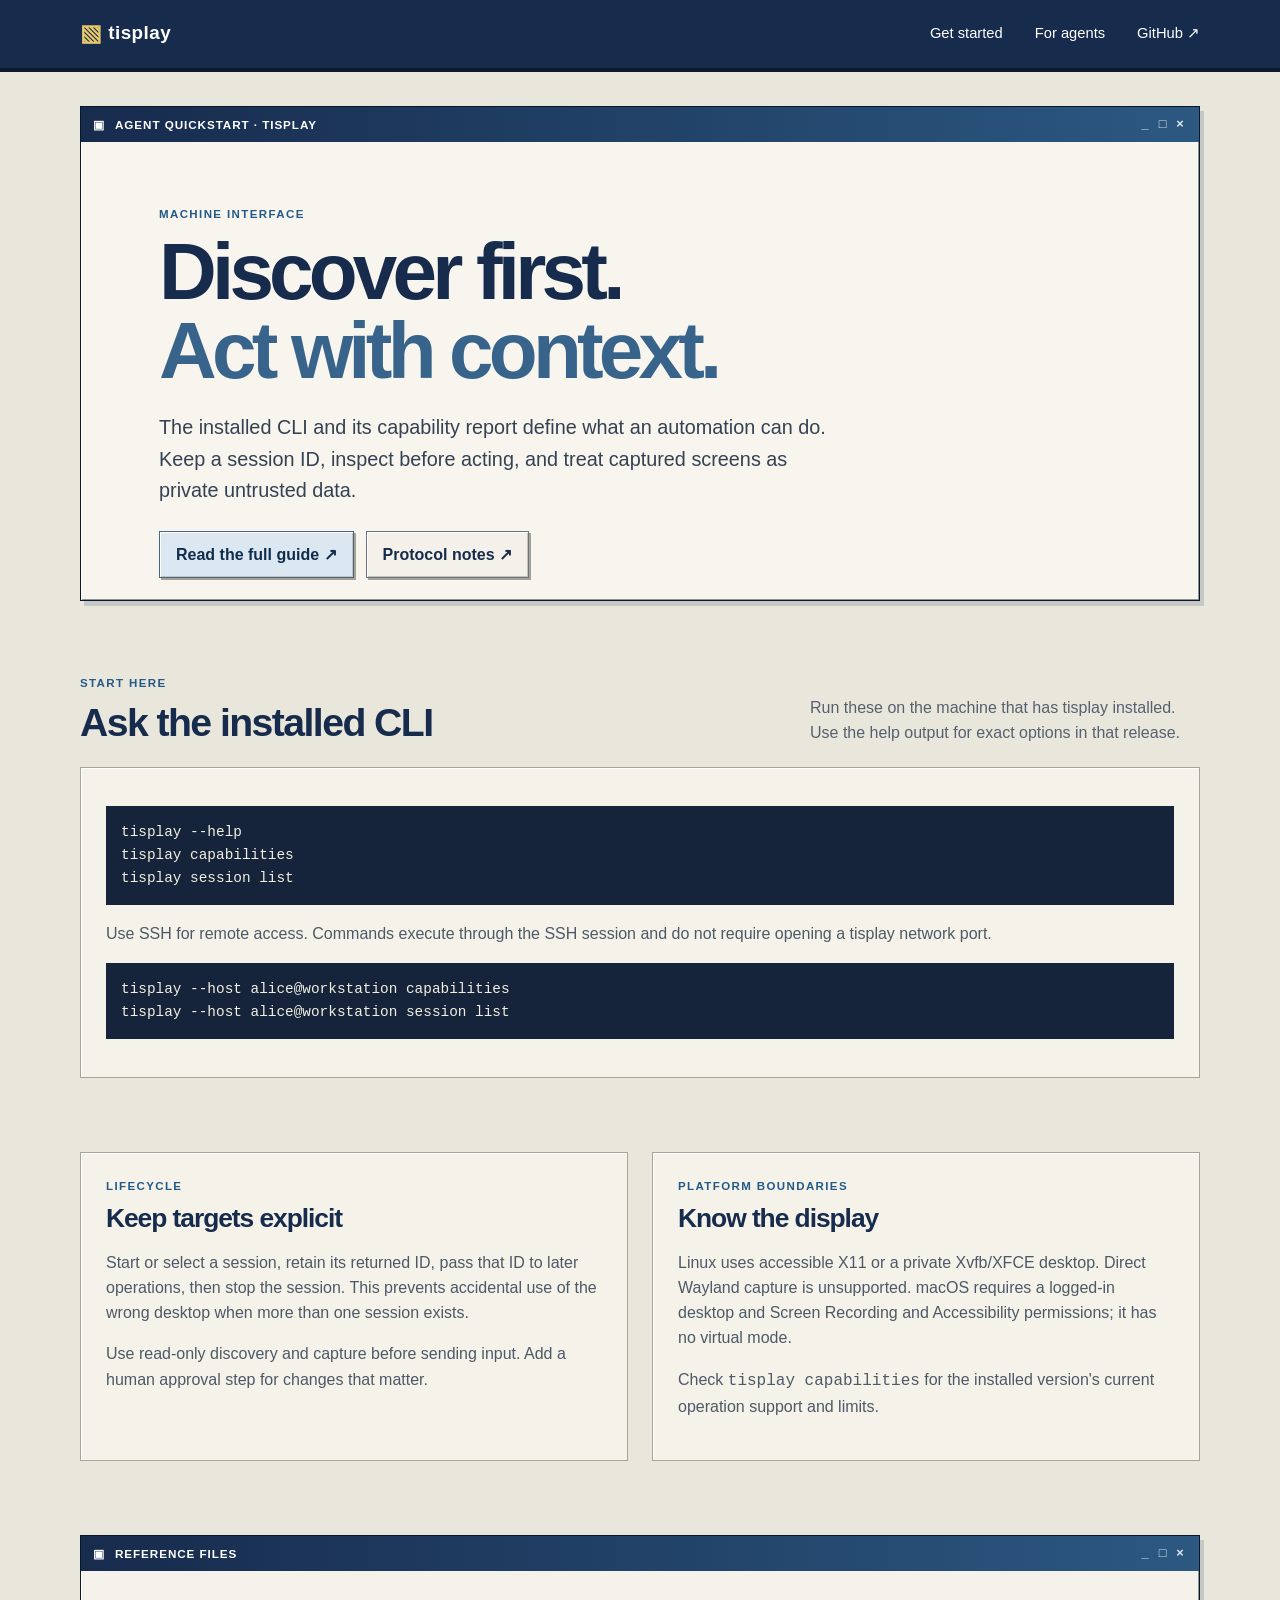
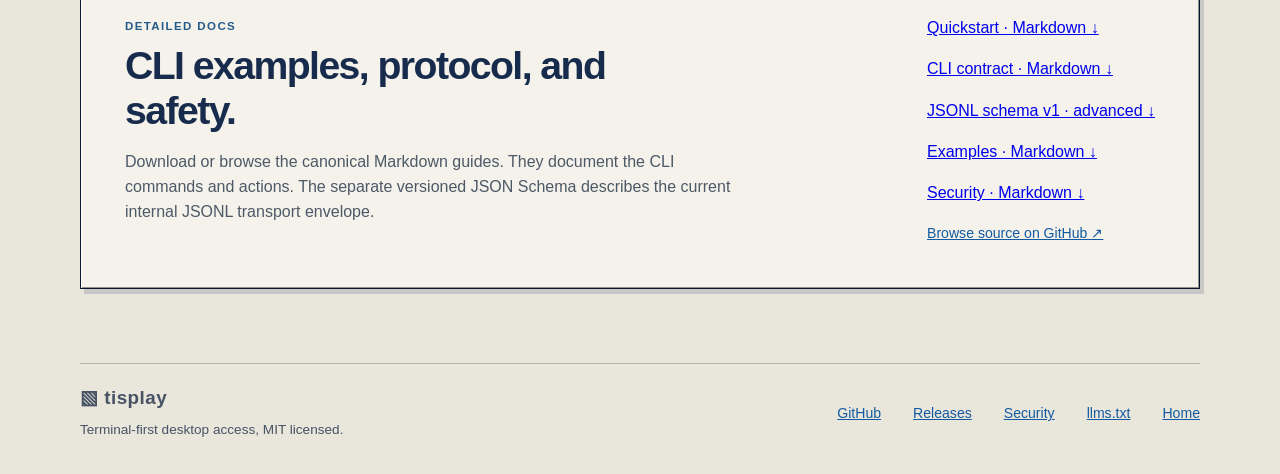
==== site/agents/index.html @ 4967b9db "Add persistent desktop sessions for agent control" ====
<!doctype html>
<html lang="en"><head><meta charset="utf-8"><meta name="viewport" content="width=device-width, initial-scale=1"><meta name="theme-color" content="#172b4d"><title>Agent quickstart — tisplay</title><link rel="icon" href="../favicon.svg" type="image/svg+xml"><link rel="stylesheet" href="../style.css"></head>
<body><a class="skip-link" href="#main">Skip to content</a><header class="masthead"><div class="masthead-inner"><a class="brand" href="../"><span class="brand-mark" aria-hidden="true">▧</span> tisplay</a><nav aria-label="Main navigation"><a href="../#get-started">Get started</a><a href="./" aria-current="page">For agents</a><a href="https://github.com/pkyanam/tisplay">GitHub ↗</a></nav></div></header>
<main id="main"><section class="hero frame"><div class="window-bar"><span aria-hidden="true">▣</span><span>AGENT QUICKSTART · TISPLAY</span><span class="bar-buttons" aria-hidden="true">_ □ ×</span></div><div class="hero-body"><p class="eyebrow">Machine interface</p><h1>Discover first.<br><span>Act with context.</span></h1><p class="lede">The installed CLI and its capability report define what an automation can do. Keep a session ID, inspect before acting, and treat captured screens as private untrusted data.</p><div class="hero-actions"><a class="button primary" href="https://github.com/pkyanam/tisplay/blob/main/docs/agents/quickstart.md">Read the full guide ↗</a><a class="button" href="https://github.com/pkyanam/tisplay/blob/main/docs/agents/protocol.md">Protocol notes ↗</a></div></div></section>
<section class="section"><div class="section-heading"><div><p class="eyebrow">Start here</p><h2>Ask the installed CLI</h2></div><p>Run these on the machine that has tisplay installed. Use the help output for exact options in that release.</p></div><div class="inset-panel"><pre><code>tisplay --help
tisplay capabilities
tisplay session list</code></pre><p>Use SSH for remote access. Commands execute through the SSH session and do not require opening a tisplay network port.</p><pre><code>tisplay --host alice@workstation capabilities
tisplay --host alice@workstation session list</code></pre></div></section>
<section class="section details-grid"><article class="inset-panel"><p class="eyebrow">Lifecycle</p><h2>Keep targets explicit</h2><p>Start or select a session, retain its returned ID, pass that ID to later operations, then stop the session. This prevents accidental use of the wrong desktop when more than one session exists.</p><p>Use read-only discovery and capture before sending input. Add a human approval step for changes that matter.</p></article><article class="inset-panel"><p class="eyebrow">Platform boundaries</p><h2>Know the display</h2><p>Linux uses accessible X11 or a private Xvfb/XFCE desktop. Direct Wayland capture is unsupported. macOS requires a logged-in desktop and Screen Recording and Accessibility permissions; it has no virtual mode.</p><p>Check <code>tisplay capabilities</code> for the installed version's current operation support and limits.</p></article></section>
<section class="section"><div class="agent-card frame"><div class="window-bar"><span aria-hidden="true">▣</span><span>REFERENCE FILES</span><span class="bar-buttons" aria-hidden="true">_ □ ×</span></div><div class="agent-content"><div><p class="eyebrow">Detailed docs</p><h2>CLI examples, protocol, and safety.</h2><p>Download or browse the canonical Markdown guides. They document the CLI commands and actions. The separate versioned JSON Schema describes the current internal JSONL transport envelope.</p></div><div class="agent-links"><a href="reference/quickstart.md" download>Quickstart · Markdown ↓</a><a href="reference/protocol.md" download>CLI contract · Markdown ↓</a><a href="../schemas/agent-v1.schema.json" download>JSONL schema v1 · advanced ↓</a><a href="reference/examples/README.md" download>Examples · Markdown ↓</a><a href="reference/security.md" download>Security · Markdown ↓</a><a href="https://github.com/pkyanam/tisplay/tree/main/docs/agents">Browse source on GitHub ↗</a></div></div></div></section>
</main><footer><div><a class="brand" href="../"><span aria-hidden="true">▧</span> tisplay</a><p>Terminal-first desktop access, MIT licensed.</p></div><nav aria-label="Footer"><a href="https://github.com/pkyanam/tisplay">GitHub</a><a href="https://github.com/pkyanam/tisplay/releases">Releases</a><a href="https://github.com/pkyanam/tisplay/blob/main/SECURITY.md">Security</a><a href="../llms.txt">llms.txt</a><a href="../">Home</a></nav></footer></body></html>
---- site/style.css ----
:root{color-scheme:light;--navy:#172b4d;--blue:#245a88;--link:#135aa0;--paper:#e9e6dc;--panel:#f7f5ed;--ink:#202a36;--muted:#566170;--line:#a4a69f;--gold:#e8c96a;--green:#296341;--shadow:#a5a397}*{box-sizing:border-box}html{scroll-behavior:smooth}body{margin:0;background:var(--paper);color:var(--ink);font:16px/1.58 "Trebuchet MS",Verdana,Arial,sans-serif}.skip-link{position:absolute;left:-9999px;top:0;padding:.6rem;background:white;color:var(--navy);z-index:4}.skip-link:focus{left:1rem;top:1rem}.masthead{background:var(--navy);color:#fff;border-bottom:4px solid #0c1a30}.masthead-inner,main,footer{width:min(1120px,calc(100% - 36px));margin-inline:auto}.masthead-inner{min-height:68px;display:flex;align-items:center;justify-content:space-between;gap:24px}.brand{font:bold 1.18rem/1 "Trebuchet MS",Verdana,sans-serif;color:inherit;text-decoration:none;letter-spacing:.025em}.brand-mark{color:var(--gold);font-size:1.45rem;vertical-align:-2px}.masthead nav,footer nav{display:flex;gap:clamp(14px,3vw,32px)}nav a{color:inherit;font-size:.92rem}.masthead nav a{text-decoration:none}.masthead nav a:hover,.masthead nav a:focus{text-decoration:underline;text-decoration-color:var(--gold);text-underline-offset:5px}.frame{border:1px solid #07172c;box-shadow:inset 1px 1px #fff,inset -1px -1px #8f938f,4px 5px 0 rgba(23,43,77,.16)}.hero{margin:34px 0 0;background:var(--panel)}.window-bar{height:35px;background:linear-gradient(90deg,#172b4d,#2c5881);color:white;display:flex;align-items:center;gap:10px;padding:0 12px;font:bold .73rem/1 Arial,sans-serif;letter-spacing:.08em}.window-glyph{color:#e8c96a;font-size:1rem}.bar-buttons{margin-left:auto;color:#e3e8ed;letter-spacing:.25em;font-size:.8rem}.hero-body{padding:clamp(26px,6vw,64px) clamp(22px,7vw,78px) 22px;max-width:850px}.eyebrow{text-transform:uppercase;letter-spacing:.12em;color:var(--blue);font:bold .72rem/1.4 Arial,sans-serif;margin:0 0 10px}.hero h1{font-size:clamp(2.5rem,7vw,5rem);line-height:.99;letter-spacing:-.06em;color:var(--navy);margin:0 0 22px}.hero h1 span{color:#38648b}.lede{font-size:clamp(1.05rem,2vw,1.24rem);max-width:690px;color:#344253;margin:0 0 24px}.hero-actions{display:flex;gap:12px;flex-wrap:wrap}.button{display:inline-flex;align-items:center;justify-content:center;gap:12px;padding:10px 16px;color:var(--navy);background:#f3f1e9;text-decoration:none;font-weight:bold;border:1px solid #6c7480;box-shadow:inset 1px 1px white,inset -1px -1px #c6c5bc,2px 2px #a3a398}.button:hover{background:#fff}.button:active{transform:translate(1px,1px);box-shadow:inset 1px 1px #aaa}.button.primary{background:#dce8f1;color:#102d4c;border-color:#466682}.status-strip{display:flex;align-items:center;flex-wrap:wrap;gap:10px 23px;border-top:1px solid #cbc9c0;margin-top:27px;padding-top:13px;color:#445162;font-size:.84rem}.status-strip a{color:var(--link)}.status-dot{display:inline-block;width:8px;height:8px;border-radius:50%;background:#438c5d;box-shadow:0 0 0 2px #d0e4d1;margin-right:6px}.screen-shot{margin:0;background:#111a23;border-top:5px solid #c7c4b9;padding:10px 10px 9px}.screen-shot img{display:block;width:100%;height:auto;max-height:640px;object-fit:contain;background:#111}.screen-shot figcaption{padding:8px 5px 0;color:#d5d7da;font-size:.79rem}.screen-shot figcaption span{color:var(--gold);font-weight:bold;letter-spacing:.1em;margin-right:9px}.section{margin:74px 0}.intro-grid{display:grid;grid-template-columns:1fr 1.1fr;gap:8vw;align-items:center}.intro-grid h2,.section h2{margin:0;color:var(--navy);font-size:clamp(1.75rem,3.8vw,2.45rem);line-height:1.13;letter-spacing:-.04em}.intro-grid>p{margin:0;color:#435064;font-size:1.08rem}kbd{font:600 .85em ui-monospace,monospace;background:#f7f5ef;border:1px solid #99998e;border-radius:3px;padding:2px 5px;box-shadow:0 1px #999}.section-heading{display:flex;justify-content:space-between;gap:30px;align-items:end;margin-bottom:22px}.section-heading>p{max-width:390px;color:var(--muted);margin:0}.builder{background:#f5f3ec}.builder-tabs{display:flex;gap:3px;padding:11px 11px 0;background:#d5d3c9;border-bottom:1px solid #83877f;overflow-x:auto}.builder-tabs button{font:inherit;font-weight:bold;white-space:nowrap;color:#38475a;background:#e4e2d9;border:1px solid #a1a39d;border-bottom:0;padding:10px 15px;cursor:pointer}.builder-tabs button[aria-selected="true"]{background:#f5f3ec;color:#132d4b;position:relative;top:1px}.builder-content{padding:clamp(20px,4vw,36px)}.builder-content h3{color:#18395b;margin:0 0 4px;font-size:1.17rem}.builder-content p{margin:0 0 17px;color:#515d6b}.builder-content label{display:block;font-weight:bold;margin:15px 0 5px}.builder-content input{width:min(100%,460px);font:1rem ui-monospace,monospace;padding:10px 12px;background:#fff;border:1px solid #76818a;color:#172b4d}.builder-content input:focus{outline:3px solid #8ab5d5;outline-offset:2px}.builder-content small{display:block;color:#596472;margin-top:5px}.error{display:block;color:#9d2929;min-height:1.3em;font-size:.9rem}.command-row{display:flex;align-items:stretch;gap:12px;margin-top:19px}.command-row pre,.install-note pre,.inset-panel pre{background:#15243a;color:#f2eee1;padding:15px;overflow-x:auto;white-space:pre;max-width:100%;margin:0;font: .9rem/1.6 ui-monospace,SFMono-Regular,Consolas,monospace}.command-row pre{flex:1;min-width:0}.copy-button{align-self:center;min-width:128px;font:inherit;font-weight:bold;color:#132d4b;background:#e4e0d1;border:1px solid #72766f;padding:10px 13px;box-shadow:inset 1px 1px #fff;cursor:pointer}.copy-button:hover:not(:disabled){background:#fff}.copy-button:disabled{opacity:.55;cursor:not-allowed}.copy-status{height:1.5em;font-size:.9rem;color:#286344;margin:4px 0 0}.install-note{display:grid;min-width:0;grid-template-columns:54px 1fr;gap:17px;background:#dedbd1;border:1px solid #aaa99e;padding:clamp(18px,4vw,30px);margin-top:23px;box-shadow:inset 1px 1px #fff}.pixel-icon{font-size:2rem;color:#31577b}.install-note>div{min-width:0}.install-note h3{margin:0;color:#203a59;font-size:1.08rem}.install-note p{margin:6px 0 14px}.install-note .note{font-size:.87rem;color:#515a65;margin:12px 0 0}.install-note a,.inset-panel a{color:var(--link)}.details-grid{display:grid;grid-template-columns:1fr 1fr;gap:24px}.inset-panel{background:#f4f2e9;padding:25px;border:1px solid #a5a59c;box-shadow:inset 1px 1px #fff}.inset-panel h2{font-size:1.65rem;margin-bottom:14px}.inset-panel>p:not(.eyebrow){color:#4e5967}.platform-list{padding:0;list-style:none;margin:18px 0 0}.platform-list li{padding:11px 0;border-top:1px solid #c8c7bd}.platform-list strong{display:block;color:#243e5d}.platform-list span{display:block;color:#515c6a;font-size:.92rem}code{font-family:ui-monospace,SFMono-Regular,Consolas,monospace}.inset-panel pre{margin:13px 0}.agent-card{background:#f4f2ea}.agent-content{padding:clamp(24px,5vw,44px);display:grid;grid-template-columns:1fr auto;gap:30px;align-items:center}.agent-content h2{max-width:550px}.agent-content p:not(.eyebrow){max-width:630px;color:#4d5967}.agent-links{display:flex;flex-direction:column;align-items:flex-start;gap:16px;min-width:195px}.agent-links>a:last-child{font-size:.88rem;color:var(--link)}footer{border-top:1px solid #b4b2a8;padding:22px 0 35px;display:flex;justify-content:space-between;align-items:center;gap:20px;color:#475364}footer p{font-size:.85rem;margin:8px 0 0}footer nav a{color:var(--link);font-size:.88rem}:focus-visible{outline:3px solid #2b73a6;outline-offset:3px}@media(max-width:700px){.masthead-inner{align-items:flex-start;flex-direction:column;padding:14px 0}.masthead nav{width:100%;justify-content:space-between;gap:8px}.masthead nav a{font-size:.85rem}.hero{margin-top:20px}.intro-grid,.details-grid{grid-template-columns:1fr;gap:23px}.section{margin:54px 0}.section-heading{display:block}.section-heading>p{margin-top:14px}.command-row{flex-direction:column}.copy-button{align-self:flex-start}.agent-content{grid-template-columns:1fr}.agent-links{flex-direction:row;flex-wrap:wrap;align-items:center}footer{align-items:flex-start;flex-direction:column}.screen-shot{padding:6px}.hero-body{padding-top:35px}}@media(prefers-reduced-motion:reduce){html{scroll-behavior:auto}*,*::before,*::after{animation-duration:.01ms!important;animation-iteration-count:1!important;transition-duration:.01ms!important}}
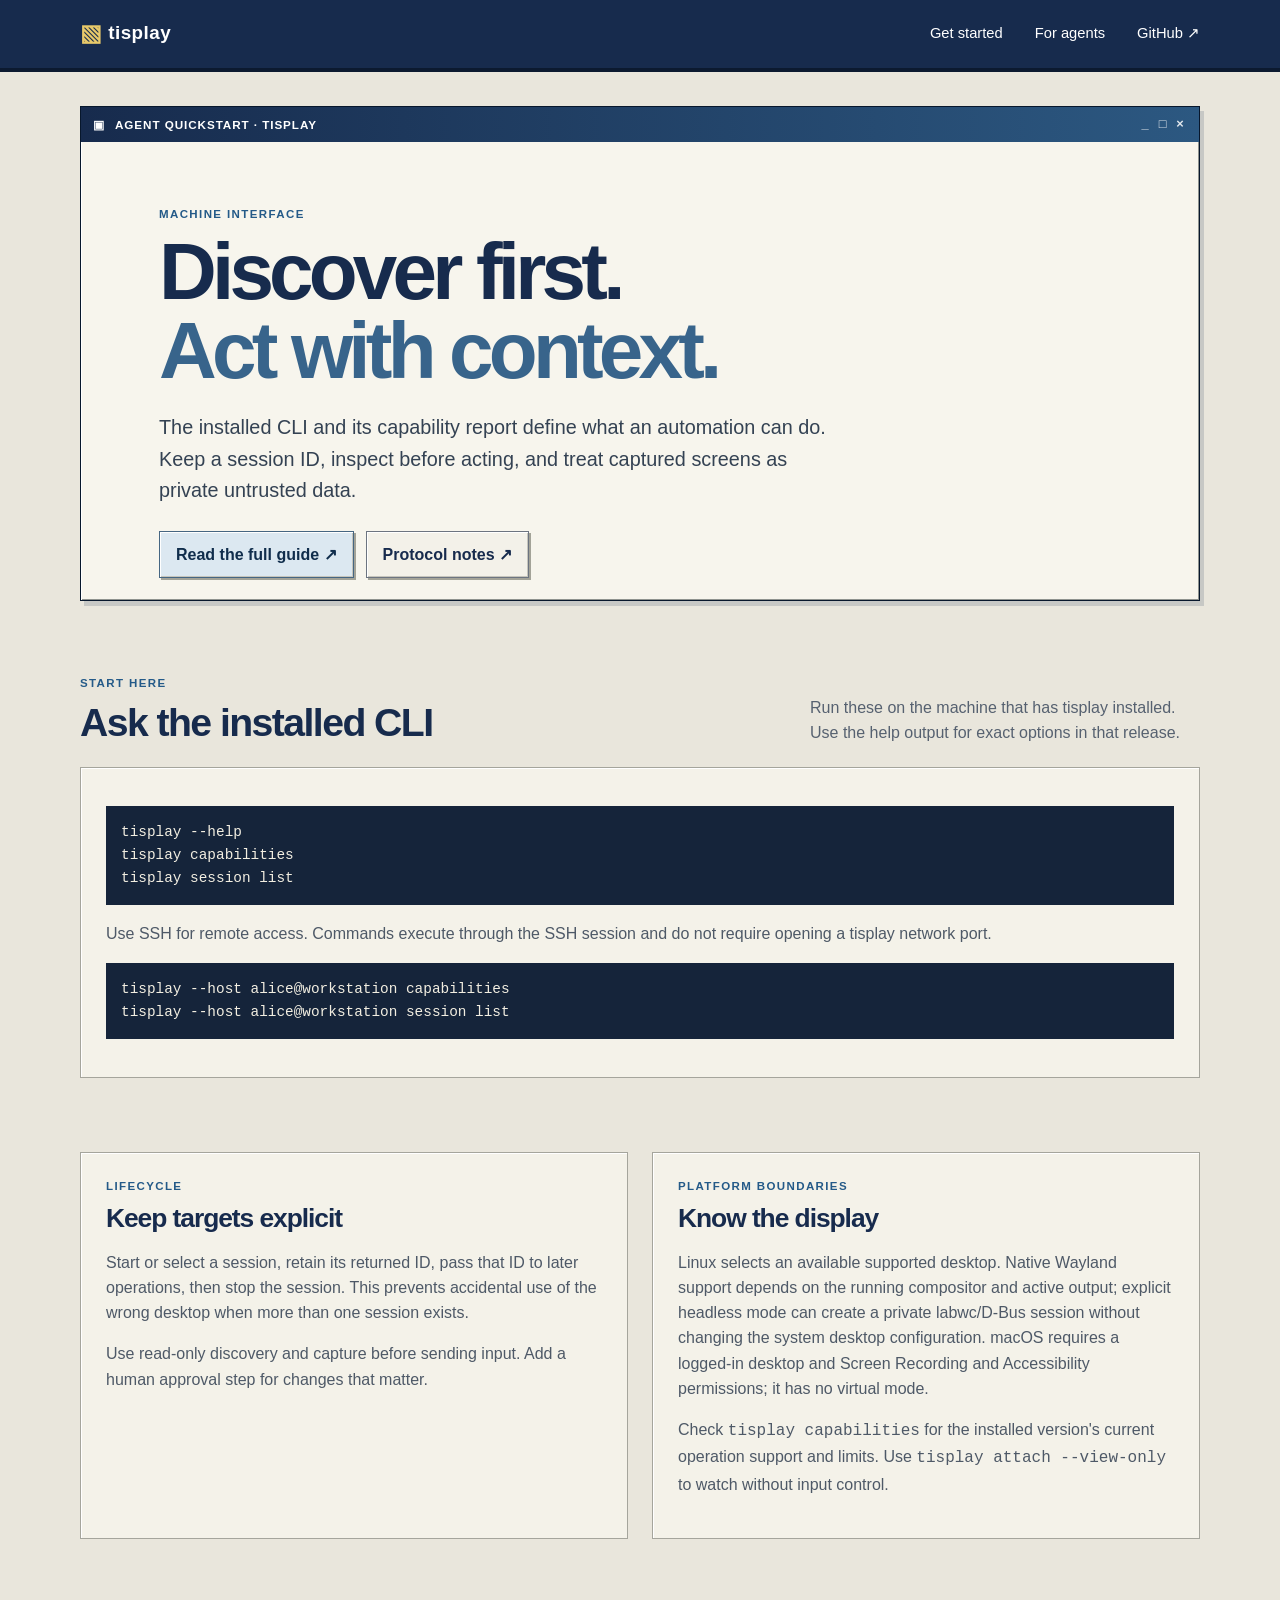
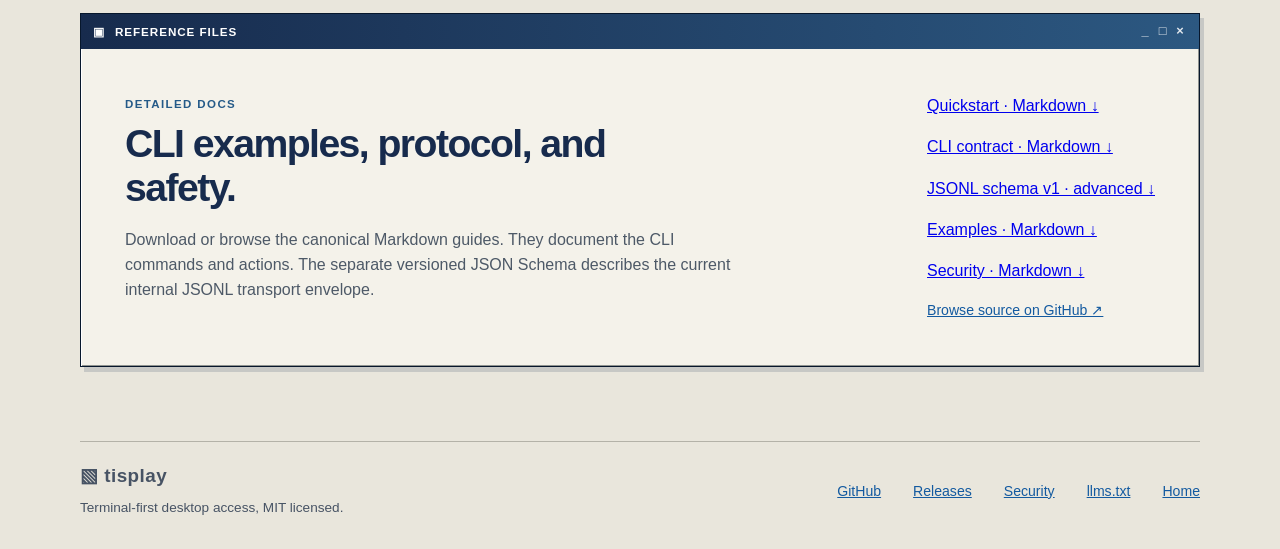
==== commit c819c2cd: "Add native Wayland desktop sessions and headless provider" ====
--- a/site/agents/index.html
+++ b/site/agents/index.html
@@ -6,6 +6,6 @@
 tisplay capabilities
 tisplay session list</code></pre><p>Use SSH for remote access. Commands execute through the SSH session and do not require opening a tisplay network port.</p><pre><code>tisplay --host alice@workstation capabilities
 tisplay --host alice@workstation session list</code></pre></div></section>
-<section class="section details-grid"><article class="inset-panel"><p class="eyebrow">Lifecycle</p><h2>Keep targets explicit</h2><p>Start or select a session, retain its returned ID, pass that ID to later operations, then stop the session. This prevents accidental use of the wrong desktop when more than one session exists.</p><p>Use read-only discovery and capture before sending input. Add a human approval step for changes that matter.</p></article><article class="inset-panel"><p class="eyebrow">Platform boundaries</p><h2>Know the display</h2><p>Linux uses accessible X11 or a private Xvfb/XFCE desktop. Direct Wayland capture is unsupported. macOS requires a logged-in desktop and Screen Recording and Accessibility permissions; it has no virtual mode.</p><p>Check <code>tisplay capabilities</code> for the installed version's current operation support and limits.</p></article></section>
+<section class="section details-grid"><article class="inset-panel"><p class="eyebrow">Lifecycle</p><h2>Keep targets explicit</h2><p>Start or select a session, retain its returned ID, pass that ID to later operations, then stop the session. This prevents accidental use of the wrong desktop when more than one session exists.</p><p>Use read-only discovery and capture before sending input. Add a human approval step for changes that matter.</p></article><article class="inset-panel"><p class="eyebrow">Platform boundaries</p><h2>Know the display</h2><p>Linux selects an available supported desktop. Native Wayland support depends on the running compositor and active output; explicit headless mode can create a private labwc/D-Bus session without changing the system desktop configuration. macOS requires a logged-in desktop and Screen Recording and Accessibility permissions; it has no virtual mode.</p><p>Check <code>tisplay capabilities</code> for the installed version's current operation support and limits. Use <code>tisplay attach --view-only</code> to watch without input control.</p></article></section>
 <section class="section"><div class="agent-card frame"><div class="window-bar"><span aria-hidden="true">▣</span><span>REFERENCE FILES</span><span class="bar-buttons" aria-hidden="true">_ □ ×</span></div><div class="agent-content"><div><p class="eyebrow">Detailed docs</p><h2>CLI examples, protocol, and safety.</h2><p>Download or browse the canonical Markdown guides. They document the CLI commands and actions. The separate versioned JSON Schema describes the current internal JSONL transport envelope.</p></div><div class="agent-links"><a href="reference/quickstart.md" download>Quickstart · Markdown ↓</a><a href="reference/protocol.md" download>CLI contract · Markdown ↓</a><a href="../schemas/agent-v1.schema.json" download>JSONL schema v1 · advanced ↓</a><a href="reference/examples/README.md" download>Examples · Markdown ↓</a><a href="reference/security.md" download>Security · Markdown ↓</a><a href="https://github.com/pkyanam/tisplay/tree/main/docs/agents">Browse source on GitHub ↗</a></div></div></div></section>
 </main><footer><div><a class="brand" href="../"><span aria-hidden="true">▧</span> tisplay</a><p>Terminal-first desktop access, MIT licensed.</p></div><nav aria-label="Footer"><a href="https://github.com/pkyanam/tisplay">GitHub</a><a href="https://github.com/pkyanam/tisplay/releases">Releases</a><a href="https://github.com/pkyanam/tisplay/blob/main/SECURITY.md">Security</a><a href="../llms.txt">llms.txt</a><a href="../">Home</a></nav></footer></body></html>
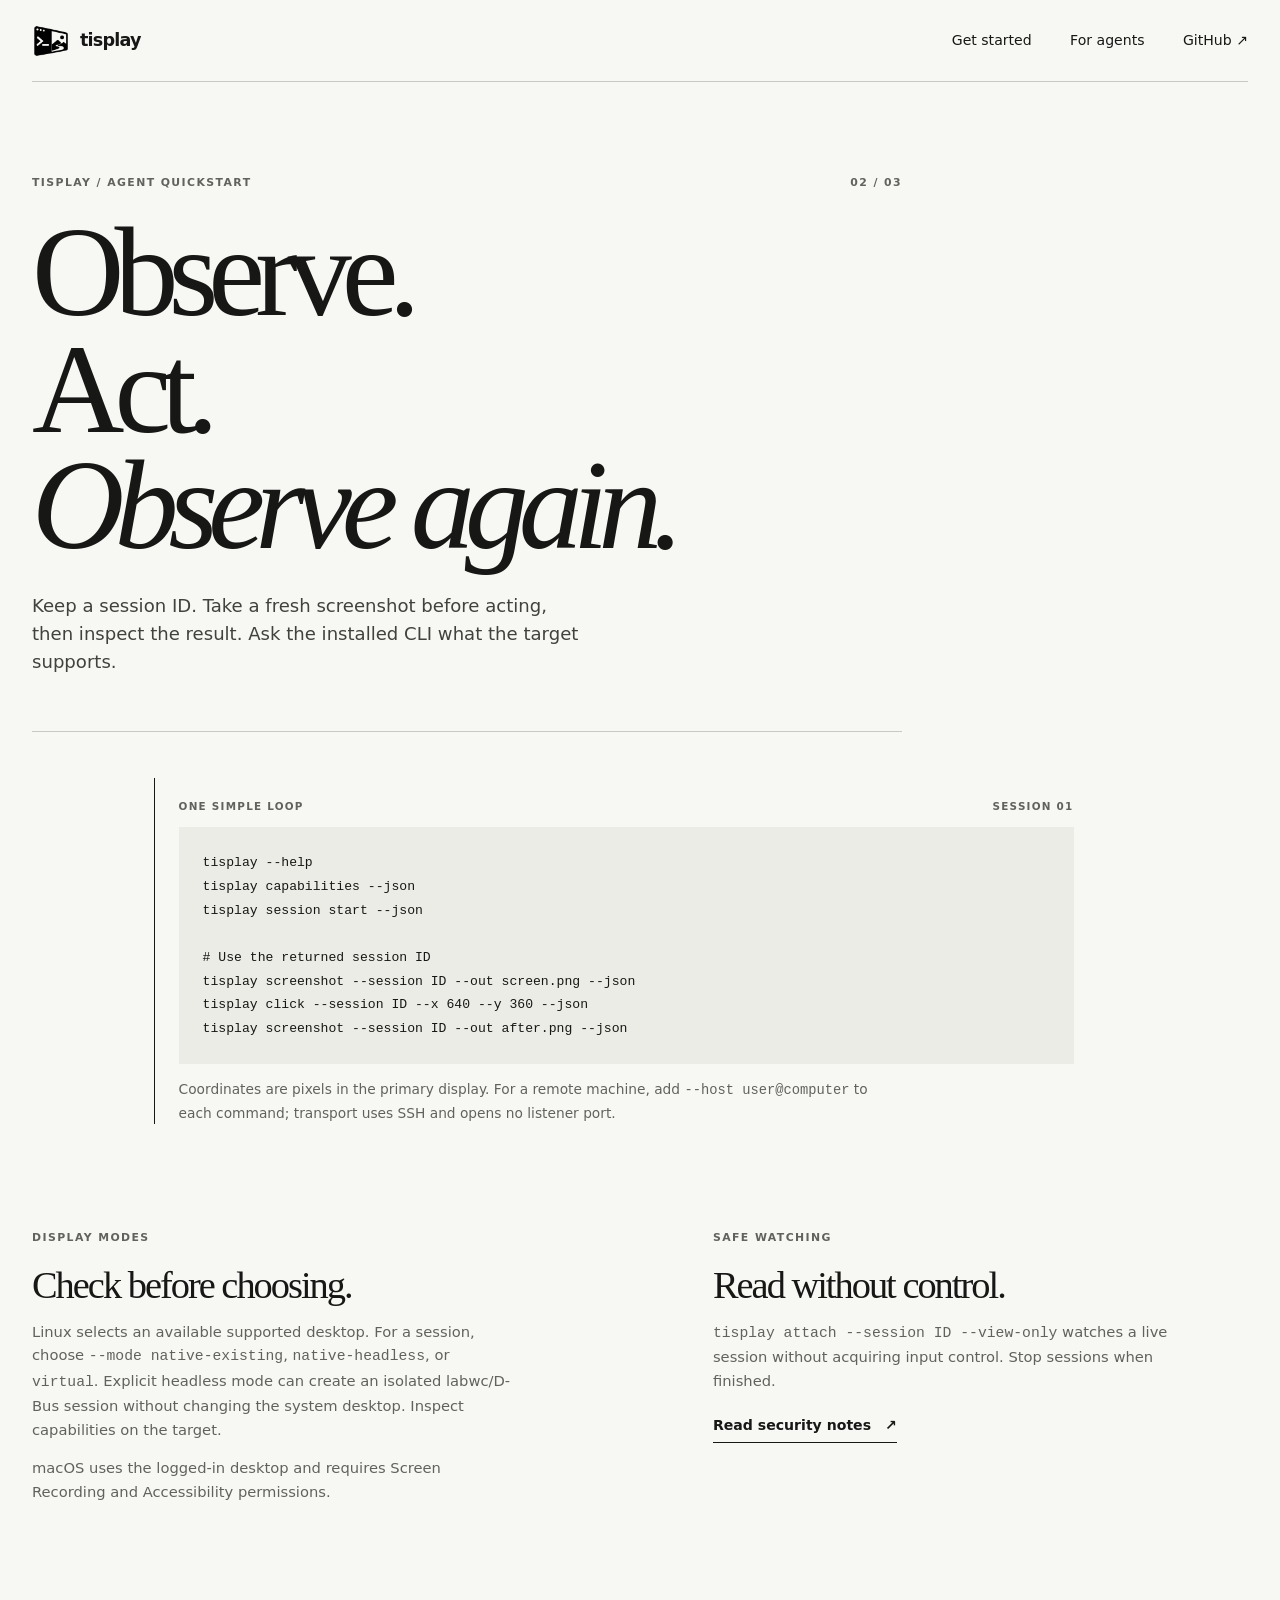
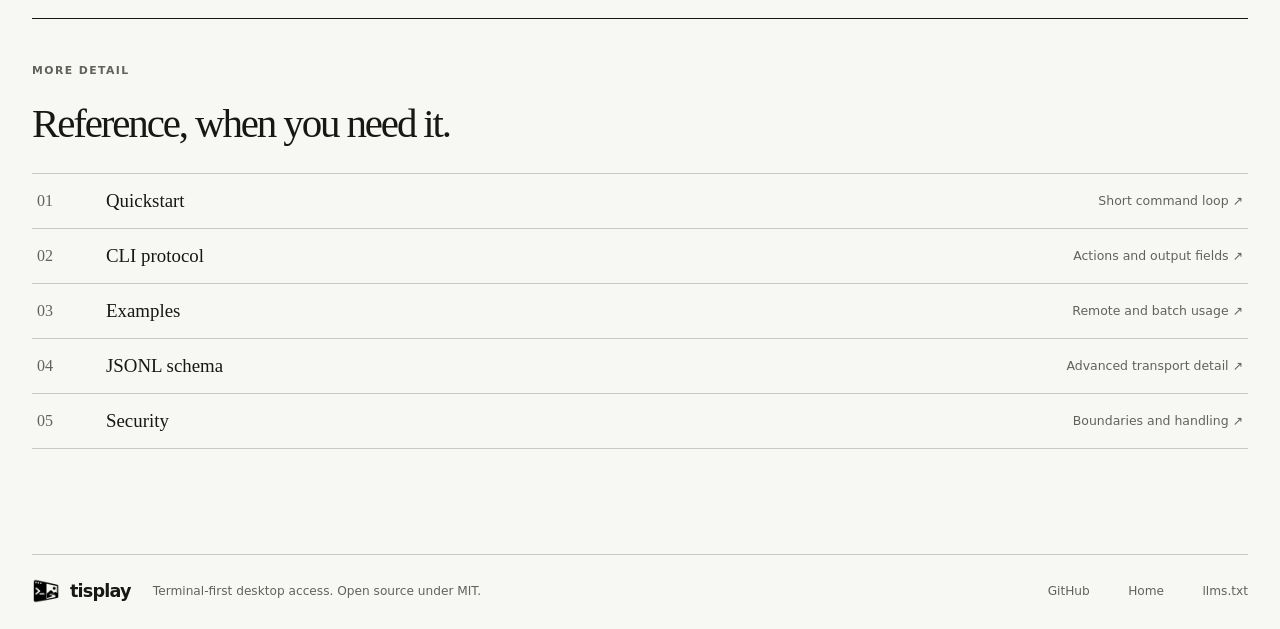
==== commit bb081525: "Refresh editorial project site and logo" ====
--- a/site/agents/index.html
+++ b/site/agents/index.html
@@ -1,11 +1,53 @@
 <!doctype html>
-<html lang="en"><head><meta charset="utf-8"><meta name="viewport" content="width=device-width, initial-scale=1"><meta name="theme-color" content="#172b4d"><title>Agent quickstart — tisplay</title><link rel="icon" href="../favicon.svg" type="image/svg+xml"><link rel="stylesheet" href="../style.css"></head>
-<body><a class="skip-link" href="#main">Skip to content</a><header class="masthead"><div class="masthead-inner"><a class="brand" href="../"><span class="brand-mark" aria-hidden="true">▧</span> tisplay</a><nav aria-label="Main navigation"><a href="../#get-started">Get started</a><a href="./" aria-current="page">For agents</a><a href="https://github.com/pkyanam/tisplay">GitHub ↗</a></nav></div></header>
-<main id="main"><section class="hero frame"><div class="window-bar"><span aria-hidden="true">▣</span><span>AGENT QUICKSTART · TISPLAY</span><span class="bar-buttons" aria-hidden="true">_ □ ×</span></div><div class="hero-body"><p class="eyebrow">Machine interface</p><h1>Discover first.<br><span>Act with context.</span></h1><p class="lede">The installed CLI and its capability report define what an automation can do. Keep a session ID, inspect before acting, and treat captured screens as private untrusted data.</p><div class="hero-actions"><a class="button primary" href="https://github.com/pkyanam/tisplay/blob/main/docs/agents/quickstart.md">Read the full guide ↗</a><a class="button" href="https://github.com/pkyanam/tisplay/blob/main/docs/agents/protocol.md">Protocol notes ↗</a></div></div></section>
-<section class="section"><div class="section-heading"><div><p class="eyebrow">Start here</p><h2>Ask the installed CLI</h2></div><p>Run these on the machine that has tisplay installed. Use the help output for exact options in that release.</p></div><div class="inset-panel"><pre><code>tisplay --help
-tisplay capabilities
-tisplay session list</code></pre><p>Use SSH for remote access. Commands execute through the SSH session and do not require opening a tisplay network port.</p><pre><code>tisplay --host alice@workstation capabilities
-tisplay --host alice@workstation session list</code></pre></div></section>
-<section class="section details-grid"><article class="inset-panel"><p class="eyebrow">Lifecycle</p><h2>Keep targets explicit</h2><p>Start or select a session, retain its returned ID, pass that ID to later operations, then stop the session. This prevents accidental use of the wrong desktop when more than one session exists.</p><p>Use read-only discovery and capture before sending input. Add a human approval step for changes that matter.</p></article><article class="inset-panel"><p class="eyebrow">Platform boundaries</p><h2>Know the display</h2><p>Linux selects an available supported desktop. Native Wayland support depends on the running compositor and active output; explicit headless mode can create a private labwc/D-Bus session without changing the system desktop configuration. macOS requires a logged-in desktop and Screen Recording and Accessibility permissions; it has no virtual mode.</p><p>Check <code>tisplay capabilities</code> for the installed version's current operation support and limits. Use <code>tisplay attach --view-only</code> to watch without input control.</p></article></section>
-<section class="section"><div class="agent-card frame"><div class="window-bar"><span aria-hidden="true">▣</span><span>REFERENCE FILES</span><span class="bar-buttons" aria-hidden="true">_ □ ×</span></div><div class="agent-content"><div><p class="eyebrow">Detailed docs</p><h2>CLI examples, protocol, and safety.</h2><p>Download or browse the canonical Markdown guides. They document the CLI commands and actions. The separate versioned JSON Schema describes the current internal JSONL transport envelope.</p></div><div class="agent-links"><a href="reference/quickstart.md" download>Quickstart · Markdown ↓</a><a href="reference/protocol.md" download>CLI contract · Markdown ↓</a><a href="../schemas/agent-v1.schema.json" download>JSONL schema v1 · advanced ↓</a><a href="reference/examples/README.md" download>Examples · Markdown ↓</a><a href="reference/security.md" download>Security · Markdown ↓</a><a href="https://github.com/pkyanam/tisplay/tree/main/docs/agents">Browse source on GitHub ↗</a></div></div></div></section>
-</main><footer><div><a class="brand" href="../"><span aria-hidden="true">▧</span> tisplay</a><p>Terminal-first desktop access, MIT licensed.</p></div><nav aria-label="Footer"><a href="https://github.com/pkyanam/tisplay">GitHub</a><a href="https://github.com/pkyanam/tisplay/releases">Releases</a><a href="https://github.com/pkyanam/tisplay/blob/main/SECURITY.md">Security</a><a href="../llms.txt">llms.txt</a><a href="../">Home</a></nav></footer></body></html>
+<html lang="en">
+<head>
+  <meta charset="utf-8">
+  <meta name="viewport" content="width=device-width, initial-scale=1">
+  <meta name="theme-color" content="#f7f7f4">
+  <meta name="description" content="A concise quickstart for using tisplay from software agents.">
+  <title>For agents — tisplay</title>
+  <link rel="icon" href="../assets/tisplay-favicon.png" type="image/png">
+  <link rel="stylesheet" href="../style.css">
+</head>
+<body>
+  <a class="skip-link" href="#main">Skip to content</a>
+  <header class="masthead">
+    <a class="brand" href="../"><img src="../assets/tisplay-mark.png" alt=""><span>tisplay</span></a>
+    <nav aria-label="Main navigation"><a href="../#start">Get started</a><a href="./" aria-current="page">For agents</a><a href="https://github.com/pkyanam/tisplay">GitHub <span aria-hidden="true">↗</span></a></nav>
+  </header>
+  <main id="main">
+    <section class="agent-hero">
+      <p class="eyebrow">TISPLAY / AGENT QUICKSTART <span>02 / 03</span></p>
+      <h1>Observe.<br>Act.<br><em>Observe again.</em></h1>
+      <p class="lede">Keep a session ID. Take a fresh screenshot before acting, then inspect the result. Ask the installed CLI what the target supports.</p>
+    </section>
+    <section class="agent-loop" aria-label="Example CLI interaction">
+      <div class="loop-label"><span>ONE SIMPLE LOOP</span><span>SESSION 01</span></div>
+      <pre><code>tisplay --help
+tisplay capabilities --json
+tisplay session start --json
+
+# Use the returned session ID
+tisplay screenshot --session ID --out screen.png --json
+tisplay click --session ID --x 640 --y 360 --json
+tisplay screenshot --session ID --out after.png --json</code></pre>
+      <p>Coordinates are pixels in the primary display. For a remote machine, add <code>--host user@computer</code> to each command; transport uses SSH and opens no listener port.</p>
+    </section>
+    <section class="agent-details">
+      <article><p class="eyebrow">DISPLAY MODES</p><h2>Check before choosing.</h2><p>Linux selects an available supported desktop. For a session, choose <code>--mode native-existing</code>, <code>native-headless</code>, or <code>virtual</code>. Explicit headless mode can create an isolated labwc/D-Bus session without changing the system desktop. Inspect capabilities on the target.</p><p>macOS uses the logged-in desktop and requires Screen Recording and Accessibility permissions.</p></article>
+      <article><p class="eyebrow">SAFE WATCHING</p><h2>Read without control.</h2><p><code>tisplay attach --session ID --view-only</code> watches a live session without acquiring input control. Stop sessions when finished.</p><a class="text-link" href="reference/security.md" download>Read security notes <span aria-hidden="true">↗</span></a></article>
+    </section>
+    <section class="references" aria-labelledby="reference-title">
+      <p class="eyebrow">MORE DETAIL</p><h2 id="reference-title">Reference, when you need it.</h2>
+      <div class="reference-list">
+        <a href="reference/quickstart.md" download><span>01</span><strong>Quickstart</strong><span>Short command loop ↗</span></a>
+        <a href="reference/protocol.md" download><span>02</span><strong>CLI protocol</strong><span>Actions and output fields ↗</span></a>
+        <a href="reference/examples/README.md" download><span>03</span><strong>Examples</strong><span>Remote and batch usage ↗</span></a>
+        <a href="../schemas/agent-v1.schema.json" download><span>04</span><strong>JSONL schema</strong><span>Advanced transport detail ↗</span></a>
+        <a href="reference/security.md" download><span>05</span><strong>Security</strong><span>Boundaries and handling ↗</span></a>
+      </div>
+    </section>
+  </main>
+  <footer><a class="brand footer-brand" href="../"><img src="../assets/tisplay-mark.png" alt=""><span>tisplay</span></a><p>Terminal-first desktop access. Open source under MIT.</p><nav aria-label="Footer"><a href="https://github.com/pkyanam/tisplay">GitHub</a><a href="../">Home</a><a href="../llms.txt">llms.txt</a></nav></footer>
+</body>
+</html>
--- a/site/style.css
+++ b/site/style.css
@@ -1 +1,737 @@
-:root{color-scheme:light;--navy:#172b4d;--blue:#245a88;--link:#135aa0;--paper:#e9e6dc;--panel:#f7f5ed;--ink:#202a36;--muted:#566170;--line:#a4a69f;--gold:#e8c96a;--green:#296341;--shadow:#a5a397}*{box-sizing:border-box}html{scroll-behavior:smooth}body{margin:0;background:var(--paper);color:var(--ink);font:16px/1.58 "Trebuchet MS",Verdana,Arial,sans-serif}.skip-link{position:absolute;left:-9999px;top:0;padding:.6rem;background:white;color:var(--navy);z-index:4}.skip-link:focus{left:1rem;top:1rem}.masthead{background:var(--navy);color:#fff;border-bottom:4px solid #0c1a30}.masthead-inner,main,footer{width:min(1120px,calc(100% - 36px));margin-inline:auto}.masthead-inner{min-height:68px;display:flex;align-items:center;justify-content:space-between;gap:24px}.brand{font:bold 1.18rem/1 "Trebuchet MS",Verdana,sans-serif;color:inherit;text-decoration:none;letter-spacing:.025em}.brand-mark{color:var(--gold);font-size:1.45rem;vertical-align:-2px}.masthead nav,footer nav{display:flex;gap:clamp(14px,3vw,32px)}nav a{color:inherit;font-size:.92rem}.masthead nav a{text-decoration:none}.masthead nav a:hover,.masthead nav a:focus{text-decoration:underline;text-decoration-color:var(--gold);text-underline-offset:5px}.frame{border:1px solid #07172c;box-shadow:inset 1px 1px #fff,inset -1px -1px #8f938f,4px 5px 0 rgba(23,43,77,.16)}.hero{margin:34px 0 0;background:var(--panel)}.window-bar{height:35px;background:linear-gradient(90deg,#172b4d,#2c5881);color:white;display:flex;align-items:center;gap:10px;padding:0 12px;font:bold .73rem/1 Arial,sans-serif;letter-spacing:.08em}.window-glyph{color:#e8c96a;font-size:1rem}.bar-buttons{margin-left:auto;color:#e3e8ed;letter-spacing:.25em;font-size:.8rem}.hero-body{padding:clamp(26px,6vw,64px) clamp(22px,7vw,78px) 22px;max-width:850px}.eyebrow{text-transform:uppercase;letter-spacing:.12em;color:var(--blue);font:bold .72rem/1.4 Arial,sans-serif;margin:0 0 10px}.hero h1{font-size:clamp(2.5rem,7vw,5rem);line-height:.99;letter-spacing:-.06em;color:var(--navy);margin:0 0 22px}.hero h1 span{color:#38648b}.lede{font-size:clamp(1.05rem,2vw,1.24rem);max-width:690px;color:#344253;margin:0 0 24px}.hero-actions{display:flex;gap:12px;flex-wrap:wrap}.button{display:inline-flex;align-items:center;justify-content:center;gap:12px;padding:10px 16px;color:var(--navy);background:#f3f1e9;text-decoration:none;font-weight:bold;border:1px solid #6c7480;box-shadow:inset 1px 1px white,inset -1px -1px #c6c5bc,2px 2px #a3a398}.button:hover{background:#fff}.button:active{transform:translate(1px,1px);box-shadow:inset 1px 1px #aaa}.button.primary{background:#dce8f1;color:#102d4c;border-color:#466682}.status-strip{display:flex;align-items:center;flex-wrap:wrap;gap:10px 23px;border-top:1px solid #cbc9c0;margin-top:27px;padding-top:13px;color:#445162;font-size:.84rem}.status-strip a{color:var(--link)}.status-dot{display:inline-block;width:8px;height:8px;border-radius:50%;background:#438c5d;box-shadow:0 0 0 2px #d0e4d1;margin-right:6px}.screen-shot{margin:0;background:#111a23;border-top:5px solid #c7c4b9;padding:10px 10px 9px}.screen-shot img{display:block;width:100%;height:auto;max-height:640px;object-fit:contain;background:#111}.screen-shot figcaption{padding:8px 5px 0;color:#d5d7da;font-size:.79rem}.screen-shot figcaption span{color:var(--gold);font-weight:bold;letter-spacing:.1em;margin-right:9px}.section{margin:74px 0}.intro-grid{display:grid;grid-template-columns:1fr 1.1fr;gap:8vw;align-items:center}.intro-grid h2,.section h2{margin:0;color:var(--navy);font-size:clamp(1.75rem,3.8vw,2.45rem);line-height:1.13;letter-spacing:-.04em}.intro-grid>p{margin:0;color:#435064;font-size:1.08rem}kbd{font:600 .85em ui-monospace,monospace;background:#f7f5ef;border:1px solid #99998e;border-radius:3px;padding:2px 5px;box-shadow:0 1px #999}.section-heading{display:flex;justify-content:space-between;gap:30px;align-items:end;margin-bottom:22px}.section-heading>p{max-width:390px;color:var(--muted);margin:0}.builder{background:#f5f3ec}.builder-tabs{display:flex;gap:3px;padding:11px 11px 0;background:#d5d3c9;border-bottom:1px solid #83877f;overflow-x:auto}.builder-tabs button{font:inherit;font-weight:bold;white-space:nowrap;color:#38475a;background:#e4e2d9;border:1px solid #a1a39d;border-bottom:0;padding:10px 15px;cursor:pointer}.builder-tabs button[aria-selected="true"]{background:#f5f3ec;color:#132d4b;position:relative;top:1px}.builder-content{padding:clamp(20px,4vw,36px)}.builder-content h3{color:#18395b;margin:0 0 4px;font-size:1.17rem}.builder-content p{margin:0 0 17px;color:#515d6b}.builder-content label{display:block;font-weight:bold;margin:15px 0 5px}.builder-content input{width:min(100%,460px);font:1rem ui-monospace,monospace;padding:10px 12px;background:#fff;border:1px solid #76818a;color:#172b4d}.builder-content input:focus{outline:3px solid #8ab5d5;outline-offset:2px}.builder-content small{display:block;color:#596472;margin-top:5px}.error{display:block;color:#9d2929;min-height:1.3em;font-size:.9rem}.command-row{display:flex;align-items:stretch;gap:12px;margin-top:19px}.command-row pre,.install-note pre,.inset-panel pre{background:#15243a;color:#f2eee1;padding:15px;overflow-x:auto;white-space:pre;max-width:100%;margin:0;font: .9rem/1.6 ui-monospace,SFMono-Regular,Consolas,monospace}.command-row pre{flex:1;min-width:0}.copy-button{align-self:center;min-width:128px;font:inherit;font-weight:bold;color:#132d4b;background:#e4e0d1;border:1px solid #72766f;padding:10px 13px;box-shadow:inset 1px 1px #fff;cursor:pointer}.copy-button:hover:not(:disabled){background:#fff}.copy-button:disabled{opacity:.55;cursor:not-allowed}.copy-status{height:1.5em;font-size:.9rem;color:#286344;margin:4px 0 0}.install-note{display:grid;min-width:0;grid-template-columns:54px 1fr;gap:17px;background:#dedbd1;border:1px solid #aaa99e;padding:clamp(18px,4vw,30px);margin-top:23px;box-shadow:inset 1px 1px #fff}.pixel-icon{font-size:2rem;color:#31577b}.install-note>div{min-width:0}.install-note h3{margin:0;color:#203a59;font-size:1.08rem}.install-note p{margin:6px 0 14px}.install-note .note{font-size:.87rem;color:#515a65;margin:12px 0 0}.install-note a,.inset-panel a{color:var(--link)}.details-grid{display:grid;grid-template-columns:1fr 1fr;gap:24px}.inset-panel{background:#f4f2e9;padding:25px;border:1px solid #a5a59c;box-shadow:inset 1px 1px #fff}.inset-panel h2{font-size:1.65rem;margin-bottom:14px}.inset-panel>p:not(.eyebrow){color:#4e5967}.platform-list{padding:0;list-style:none;margin:18px 0 0}.platform-list li{padding:11px 0;border-top:1px solid #c8c7bd}.platform-list strong{display:block;color:#243e5d}.platform-list span{display:block;color:#515c6a;font-size:.92rem}code{font-family:ui-monospace,SFMono-Regular,Consolas,monospace}.inset-panel pre{margin:13px 0}.agent-card{background:#f4f2ea}.agent-content{padding:clamp(24px,5vw,44px);display:grid;grid-template-columns:1fr auto;gap:30px;align-items:center}.agent-content h2{max-width:550px}.agent-content p:not(.eyebrow){max-width:630px;color:#4d5967}.agent-links{display:flex;flex-direction:column;align-items:flex-start;gap:16px;min-width:195px}.agent-links>a:last-child{font-size:.88rem;color:var(--link)}footer{border-top:1px solid #b4b2a8;padding:22px 0 35px;display:flex;justify-content:space-between;align-items:center;gap:20px;color:#475364}footer p{font-size:.85rem;margin:8px 0 0}footer nav a{color:var(--link);font-size:.88rem}:focus-visible{outline:3px solid #2b73a6;outline-offset:3px}@media(max-width:700px){.masthead-inner{align-items:flex-start;flex-direction:column;padding:14px 0}.masthead nav{width:100%;justify-content:space-between;gap:8px}.masthead nav a{font-size:.85rem}.hero{margin-top:20px}.intro-grid,.details-grid{grid-template-columns:1fr;gap:23px}.section{margin:54px 0}.section-heading{display:block}.section-heading>p{margin-top:14px}.command-row{flex-direction:column}.copy-button{align-self:flex-start}.agent-content{grid-template-columns:1fr}.agent-links{flex-direction:row;flex-wrap:wrap;align-items:center}footer{align-items:flex-start;flex-direction:column}.screen-shot{padding:6px}.hero-body{padding-top:35px}}@media(prefers-reduced-motion:reduce){html{scroll-behavior:auto}*,*::before,*::after{animation-duration:.01ms!important;animation-iteration-count:1!important;transition-duration:.01ms!important}}
+:root {
+  color-scheme:light;
+  --paper:#f7f7f4;
+  --white:#fff;
+  --ink:#171715;
+  --muted:#62625d;
+  --line:#c9c9c3;
+  --soft:#eaeae5;
+  --measure:1220px
+}
+* {
+  box-sizing:border-box
+}
+html {
+  scroll-behavior:smooth
+}
+body {
+  margin:0;
+  background:var(--paper);
+  color:var(--ink);
+  font:16px/1.6 ui-sans-serif,system-ui,-apple-system,BlinkMacSystemFont,"Segoe UI",sans-serif;
+  -webkit-font-smoothing:antialiased
+}
+.skip-link {
+  position:absolute;
+  left:-9999px;
+  top:8px;
+  z-index:5;
+  background:var(--ink);
+  color:#fff;
+  padding:10px 14px
+}
+.skip-link:focus {
+  left:12px
+}
+.masthead,main,footer {
+  width:min(var(--measure),calc(100% - 64px));
+  margin-inline:auto
+}
+.masthead {
+  height:82px;
+  display:flex;
+  align-items:center;
+  justify-content:space-between;
+  border-bottom:1px solid var(--line)
+}
+.brand {
+  display:inline-flex;
+  align-items:center;
+  gap:10px;
+  color:var(--ink);
+  font-weight:720;
+  font-size:1.1rem;
+  letter-spacing:-.045em;
+  text-decoration:none
+}
+.brand img {
+  display:block;
+  width:38px;
+  height:38px;
+  object-fit:contain
+}
+.masthead nav,footer nav {
+  display:flex;
+  align-items:center;
+  gap:clamp(18px,3vw,40px)
+}
+nav a,.text-link {
+  color:var(--ink);
+  font-size:.88rem;
+  text-decoration:none
+}
+nav a:hover,.text-link:hover {
+  text-decoration:underline;
+  text-underline-offset:4px
+}
+.hero {
+  position:relative;
+  display:grid;
+  grid-template-columns:minmax(0,1.45fr) minmax(220px,.55fr);
+  align-items:center;
+  min-height:540px;
+  border-bottom:1px solid var(--line);
+  padding:54px 0 66px
+}
+.hero-copy {
+  position:relative;
+  z-index:1
+}
+.eyebrow {
+  display:flex;
+  justify-content:space-between;
+  gap:20px;
+  margin:0 0 23px;
+  color:var(--muted);
+  font-size:.68rem;
+  font-weight:680;
+  letter-spacing:.13em;
+  text-transform:uppercase
+}
+.hero h1,.agent-hero h1 {
+  margin:0;
+  font-family:Georgia,"Times New Roman",serif;
+  font-size:clamp(3.8rem,8.2vw,7.2rem);
+  font-weight:400;
+  letter-spacing:-.078em;
+  line-height:.91
+}
+.lede {
+  max-width:540px;
+  margin:28px 0 25px;
+  color:#41413d;
+  font-size:1.13rem;
+  line-height:1.55
+}
+.text-link {
+  display:inline-flex;
+  gap:14px;
+  align-items:center;
+  border-bottom:1px solid var(--ink);
+  padding:0 0 5px;
+  font-weight:640
+}
+.hero-mark {
+  display:flex;
+  align-items:center;
+  justify-content:center;
+  min-height:310px
+}
+.hero-mark img {
+  display:block;
+  width:min(100%,280px);
+  height:auto;
+  object-fit:contain
+}
+.hero-note {
+  grid-column:1/-1;
+  display:flex;
+  align-items:baseline;
+  gap:22px;
+  margin-top:52px;
+  padding-top:17px;
+  border-top:1px solid var(--line)
+}
+.note-number {
+  font:1.1rem Georgia,serif
+}
+.hero-note p {
+  margin:0;
+  font:1.15rem/1.3 Georgia,serif
+}
+.hero-note>a {
+  margin-left:auto;
+  color:var(--muted);
+  font-size:.75rem;
+  text-decoration:none
+}
+.intro {
+  display:grid;
+  grid-template-columns:.65fr 1.35fr 1fr;
+  align-items:start;
+  gap:26px;
+  margin:90px 0 112px
+}
+.intro .eyebrow {
+  margin-top:8px
+}
+.intro h2,.section-intro h2,.install-band h2,.notes h2,.references h2,.agent-details h2 {
+  margin:0;
+  font:400 clamp(1.8rem,3.2vw,2.8rem)/1.05 Georgia,"Times New Roman",serif;
+  letter-spacing:-.052em
+}
+.intro>p:last-child {
+  max-width:360px;
+  margin:3px 0 0;
+  color:var(--muted);
+  font-size:.96rem
+}
+.start-section {
+  display:grid;
+  grid-template-columns:minmax(220px,.62fr) minmax(0,1.38fr);
+  gap:8%;
+  align-items:start;
+  padding:42px 0 104px;
+  border-top:1px solid var(--ink);
+  scroll-margin-top:20px
+}
+.section-intro h2 {
+  max-width:350px
+}
+.section-intro>p:last-child {
+  max-width:315px;
+  margin:17px 0 0;
+  color:var(--muted);
+  font-size:.94rem
+}
+.builder {
+  min-width:0;
+  border:1px solid var(--line);
+  background:var(--white)
+}
+.builder-top {
+  display:flex;
+  justify-content:space-between;
+  align-items:center;
+  padding:14px 20px;
+  border-bottom:1px solid var(--line);
+  font-size:.65rem;
+  letter-spacing:.12em
+}
+.builder-state {
+  display:inline-flex;
+  align-items:center;
+  gap:7px;
+  color:var(--muted)
+}
+.builder-state i {
+  width:6px;
+  height:6px;
+  border-radius:50%;
+  background:var(--ink)
+}
+.builder-tabs {
+  display:flex;
+  gap:22px;
+  padding:0 20px;
+  border-bottom:1px solid var(--line);
+  overflow-x:auto
+}
+.builder-tabs button {
+  flex:0 0 auto;
+  margin-bottom:-1px;
+  padding:13px 0 11px;
+  border:0;
+  border-bottom:2px solid transparent;
+  background:transparent;
+  color:var(--muted);
+  font:600 .8rem/1.2 ui-sans-serif,system-ui,sans-serif;
+  cursor:pointer
+}
+.builder-tabs button[aria-selected="true"] {
+  border-bottom-color:var(--ink);
+  color:var(--ink)
+}
+.builder-tabs button:hover {
+  color:var(--ink)
+}
+.builder-content {
+  min-height:232px;
+  padding:23px 20px 17px
+}
+.builder-content h3 {
+  margin:0 0 5px;
+  font:500 1.18rem/1.3 Georgia,"Times New Roman",serif;
+  letter-spacing:-.025em
+}
+.builder-content>div[role=tabpanel]>p {
+  margin:0 0 14px;
+  color:var(--muted);
+  font-size:.88rem
+}
+.builder-content label {
+  display:block;
+  margin:13px 0 5px;
+  font-size:.78rem;
+  font-weight:650
+}
+.builder-content input {
+  display:block;
+  width:min(100%,460px);
+  padding:10px 11px;
+  border:1px solid #999993;
+  border-radius:0;
+  background:#fff;
+  color:var(--ink);
+  font: .9rem ui-monospace,SFMono-Regular,Menlo,monospace
+}
+.builder-content input:focus-visible {
+  outline:2px solid var(--ink);
+  outline-offset:2px
+}
+.builder-content small {
+  display:block;
+  margin-top:5px;
+  color:var(--muted);
+  font-size:.73rem
+}
+.error {
+  display:block;
+  min-height:1.25em;
+  color:#8a1f1f;
+  font-size:.8rem
+}
+.command-row {
+  display:flex;
+  align-items:stretch;
+  gap:12px;
+  margin-top:20px
+}
+.command-row pre {
+  flex:1;
+  min-width:0;
+  margin:0;
+  padding:14px;
+  border:1px solid var(--ink);
+  background:#f4f4f1;
+  overflow:auto;
+  white-space:pre;
+  font:.76rem/1.6 ui-monospace,SFMono-Regular,Menlo,monospace
+}
+.copy-button {
+  align-self:stretch;
+  padding:0 19px;
+  border:1px solid var(--ink);
+  border-radius:0;
+  background:var(--ink);
+  color:white;
+  font:600 .8rem ui-sans-serif,system-ui,sans-serif;
+  cursor:pointer
+}
+.copy-button:hover {
+  background:#3b3b37
+}
+.copy-button:disabled {
+  opacity:.45;
+  cursor:not-allowed
+}
+.copy-status {
+  min-height:1.35em;
+  margin:5px 0 0;
+  color:var(--muted);
+  font-size:.76rem
+}
+.install-band {
+  display:grid;
+  grid-template-columns:1fr 1fr;
+  gap:8%;
+  align-items:center;
+  width:100vw;
+  margin-left:calc((100% - 100vw)/2);
+  padding:52px max(32px,calc((100vw - var(--measure))/2));
+  background:var(--ink);
+  color:#fff
+}
+.install-band .eyebrow {
+  color:#c7c7c0
+}
+.install-band h2 {
+  font-size:clamp(2rem,4vw,3.15rem)
+}
+.install-band>div>p:last-child {
+  max-width:475px;
+  color:#deded8;
+  font-size:.9rem
+}
+.install-band code {
+  color:#111;
+  background:#fff;
+  padding:1px 4px
+}
+.install-command code {
+  display:block;
+  overflow-wrap:anywhere;
+  padding:18px;
+  background:#252522;
+  color:#fff;
+  font:.78rem/1.7 ui-monospace,SFMono-Regular,Menlo,monospace
+}
+.install-command span {
+  display:block;
+  margin-top:10px;
+  color:#d2d2cb;
+  font-size:.78rem
+}
+.install-command a {
+  color:#fff
+}
+.notes {
+  display:grid;
+  grid-template-columns:1fr 1fr;
+  gap:12%;
+  padding:87px 0 100px
+}
+.notes article {
+  max-width:460px
+}
+.notes .eyebrow,.agent-details .eyebrow {
+  display:block;
+  margin-bottom:18px
+}
+.notes h2,.agent-details h2 {
+  font-size:clamp(1.9rem,3vw,2.7rem)
+}
+.notes article>p:not(.eyebrow),.agent-details article>p:not(.eyebrow) {
+  color:var(--muted);
+  font-size:.92rem
+}
+.notes .text-link {
+  margin-top:8px
+}
+.agent-hero {
+  max-width:870px;
+  padding:92px 0 50px;
+  border-bottom:1px solid var(--line)
+}
+.agent-hero .eyebrow {
+  max-width:100%
+}
+.agent-hero h1 {
+  font-size:clamp(4rem,10vw,8.5rem)
+}
+.agent-hero h1 em {
+  font-weight:400
+}
+.agent-hero .lede {
+  max-width:560px;
+  margin-bottom:5px
+}
+.agent-loop {
+  max-width:920px;
+  margin:46px 0 105px 10%;
+  padding:20px 0 0 24px;
+  border-left:1px solid var(--ink)
+}
+.loop-label {
+  display:flex;
+  justify-content:space-between;
+  margin-bottom:13px;
+  color:var(--muted);
+  font-size:.65rem;
+  font-weight:650;
+  letter-spacing:.12em
+}
+.agent-loop pre {
+  margin:0;
+  padding:24px;
+  overflow:auto;
+  background:#ecece7;
+  color:var(--ink);
+  font:.82rem/1.8 ui-monospace,SFMono-Regular,Menlo,monospace
+}
+.agent-loop>p {
+  max-width:700px;
+  color:var(--muted);
+  font-size:.86rem
+}
+.agent-details {
+  display:grid;
+  grid-template-columns:1fr 1fr;
+  gap:12%;
+  padding:0 0 100px
+}
+.agent-details article {
+  max-width:485px
+}
+.agent-details .text-link {
+  margin-top:7px
+}
+.references {
+  padding:43px 0 105px;
+  border-top:1px solid var(--ink)
+}
+.references h2 {
+  margin-bottom:28px
+}
+.reference-list {
+  border-top:1px solid var(--line)
+}
+.reference-list a {
+  display:grid;
+  grid-template-columns:55px 1fr 1fr;
+  gap:14px;
+  align-items:center;
+  padding:16px 5px;
+  border-bottom:1px solid var(--line);
+  color:var(--ink);
+  text-decoration:none
+}
+.reference-list a>span:first-child {
+  color:var(--muted);
+  font:1rem Georgia,serif
+}
+.reference-list a strong {
+  font:500 1.18rem Georgia,serif
+}
+.reference-list a>span:last-child {
+  justify-self:end;
+  color:var(--muted);
+  font-size:.78rem
+}
+.reference-list a:hover strong {
+  text-decoration:underline;
+  text-underline-offset:4px
+}
+footer {
+  display:flex;
+  align-items:center;
+  gap:22px;
+  padding:22px 0 30px;
+  border-top:1px solid var(--line)
+}
+.footer-brand img {
+  width:28px;
+  height:28px
+}
+footer p {
+  margin:0;
+  color:var(--muted);
+  font-size:.76rem
+}
+footer nav {
+  margin-left:auto
+}
+footer nav a {
+  color:var(--muted);
+  font-size:.76rem
+}
+:focus-visible {
+  outline:2px solid var(--ink);
+  outline-offset:4px
+}
+code {
+  font-family:ui-monospace,SFMono-Regular,Menlo,monospace
+}
+@media(max-width:760px) {
+  .masthead,main,footer {
+    width:calc(100% - 36px)
+  }
+.masthead {
+    height:70px
+  }
+.brand img {
+    width:33px;
+    height:33px
+  }
+.masthead nav {
+    gap:16px
+  }
+.masthead nav a {
+    font-size:.77rem
+  }
+.hero {
+    grid-template-columns:1fr .32fr;
+    min-height:auto;
+    padding:62px 0 35px
+  }
+.hero h1 {
+    font-size:clamp(3.25rem,12vw,5.7rem)
+  }
+.hero-mark {
+    min-height:190px
+  }
+.hero-mark img {
+    width:130px
+  }
+.hero-note {
+    margin-top:35px
+  }
+.intro {
+    grid-template-columns:1fr 1.6fr;
+    gap:15px 22px;
+    margin:68px 0 82px
+  }
+.intro .eyebrow {
+    grid-column:1/-1;
+    margin:0
+  }
+.intro h2 {
+    font-size:2rem
+  }
+.intro>p:last-child {
+    font-size:.86rem
+  }
+.start-section {
+    grid-template-columns:1fr;
+    gap:25px;
+    padding:34px 0 72px
+  }
+.section-intro h2 {
+    max-width:none
+  }
+.section-intro>p:last-child {
+    max-width:470px
+  }
+.builder-tabs {
+    gap:18px
+  }
+.builder-content {
+    min-height:0
+  }
+.install-band {
+    grid-template-columns:1fr;
+    gap:22px;
+    margin:0 -18px;
+    padding:40px 18px
+  }
+.notes,.agent-details {
+    gap:38px;
+    padding:63px 0 72px
+  }
+.agent-hero {
+    padding:65px 0 33px
+  }
+.agent-loop {
+    margin:37px 0 72px 4%;
+    padding-left:16px
+  }
+.agent-loop pre {
+    padding:17px;
+    font-size:.75rem
+  }
+.references {
+    padding-bottom:70px
+  }
+.reference-list a {
+    grid-template-columns:34px 1fr;
+    gap:6px 11px
+  }
+.reference-list a>span:last-child {
+    grid-column:2;
+    justify-self:start
+  }
+footer {
+    flex-wrap:wrap
+  }
+footer p {
+    order:3;
+    width:100%
+  }
+footer nav {
+    gap:15px
+  }
+
+}
+@media(max-width:520px) {
+  .masthead,main,footer {
+    width:calc(100% - 32px)
+  }
+.masthead nav {
+    gap:12px
+  }
+.masthead nav a {
+    font-size:.7rem
+  }
+.hero {
+    grid-template-columns:1fr;
+    min-height:0;
+    padding-top:48px
+  }
+.hero-mark {
+    position:absolute;
+    right:0;
+    top:74px;
+    width:100px;
+    min-height:0;
+    opacity:.13
+  }
+.hero-mark img {
+    width:100px
+  }
+.hero h1 {
+    max-width:100%;
+    font-size:clamp(3.1rem,14vw,4.4rem)
+  }
+.hero .lede {
+    max-width:370px;
+    font-size:1rem
+  }
+.hero-note {
+    gap:12px
+  }
+.hero-note p {
+    font-size:1rem
+  }
+.hero-note>a {
+    max-width:130px;
+    text-align:right
+  }
+.intro {
+    grid-template-columns:1fr;
+    gap:12px
+  }
+.intro .eyebrow {
+    grid-column:auto
+  }
+.intro>p:last-child {
+    max-width:430px
+  }
+.builder-top {
+    padding-inline:14px
+  }
+.builder-tabs {
+    gap:16px;
+    padding-inline:14px
+  }
+.builder-tabs button {
+    font-size:.76rem
+  }
+.builder-content {
+    padding:19px 14px 13px
+  }
+.command-row {
+    flex-direction:column
+  }
+.command-row pre {
+    font-size:.72rem
+  }
+.copy-button {
+    align-self:flex-start;
+    min-height:42px
+  }
+.notes,.agent-details {
+    grid-template-columns:1fr;
+    gap:35px
+  }
+.agent-hero h1 {
+    font-size:clamp(3.65rem,16vw,5.4rem)
+  }
+.eyebrow {
+    font-size:.62rem
+  }
+footer nav {
+    margin-left:0;
+    width:100%;
+    order:4
+  }
+.footer-brand {
+    margin-right:auto
+  }
+
+}
+@media(prefers-reduced-motion:reduce) {
+  html {
+    scroll-behavior:auto
+  }
+
+}
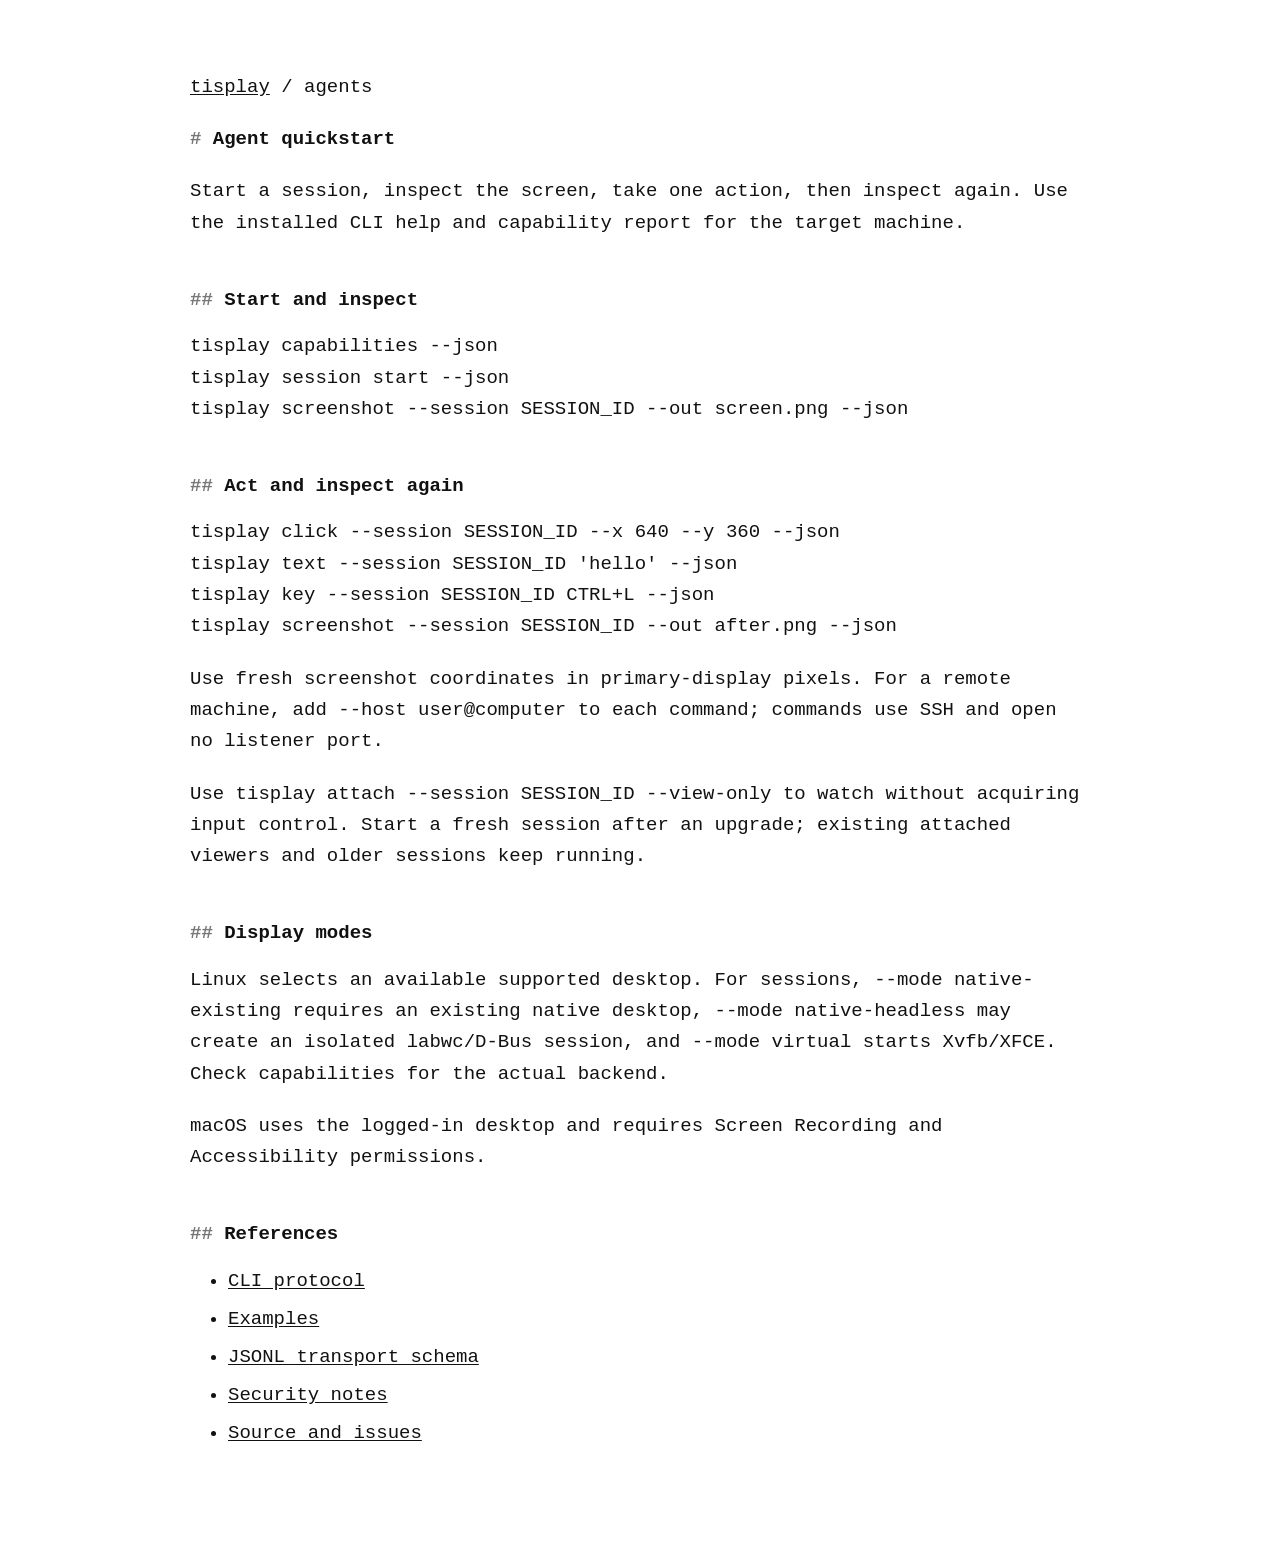
==== commit f4612927: "Replace Pages with plain text layout" ====
--- a/site/agents/index.html
+++ b/site/agents/index.html
@@ -3,51 +3,42 @@
 <head>
   <meta charset="utf-8">
   <meta name="viewport" content="width=device-width, initial-scale=1">
-  <meta name="theme-color" content="#f7f7f4">
-  <meta name="description" content="A concise quickstart for using tisplay from software agents.">
-  <title>For agents — tisplay</title>
-  <link rel="icon" href="../assets/tisplay-favicon.png" type="image/png">
-  <link rel="stylesheet" href="../style.css">
+  <meta name="theme-color" content="#ffffff">
+  <meta name="description" content="A short guide to using the tisplay command line interface from an agent.">
+  <title>tisplay agent quickstart</title>
+  <link rel="stylesheet" href="../plain.css">
 </head>
 <body>
-  <a class="skip-link" href="#main">Skip to content</a>
-  <header class="masthead">
-    <a class="brand" href="../"><img src="../assets/tisplay-mark.png" alt=""><span>tisplay</span></a>
-    <nav aria-label="Main navigation"><a href="../#start">Get started</a><a href="./" aria-current="page">For agents</a><a href="https://github.com/pkyanam/tisplay">GitHub <span aria-hidden="true">↗</span></a></nav>
-  </header>
-  <main id="main">
-    <section class="agent-hero">
-      <p class="eyebrow">TISPLAY / AGENT QUICKSTART <span>02 / 03</span></p>
-      <h1>Observe.<br>Act.<br><em>Observe again.</em></h1>
-      <p class="lede">Keep a session ID. Take a fresh screenshot before acting, then inspect the result. Ask the installed CLI what the target supports.</p>
-    </section>
-    <section class="agent-loop" aria-label="Example CLI interaction">
-      <div class="loop-label"><span>ONE SIMPLE LOOP</span><span>SESSION 01</span></div>
-      <pre><code>tisplay --help
-tisplay capabilities --json
+  <main>
+    <p><a href="../">tisplay</a> / agents</p>
+    <h1>Agent quickstart</h1>
+    <p>Start a session, inspect the screen, take one action, then inspect again. Use the installed CLI help and capability report for the target machine.</p>
+
+    <h2>Start and inspect</h2>
+    <pre><code>tisplay capabilities --json
 tisplay session start --json
+tisplay screenshot --session SESSION_ID --out screen.png --json</code></pre>
 
-# Use the returned session ID
-tisplay screenshot --session ID --out screen.png --json
-tisplay click --session ID --x 640 --y 360 --json
-tisplay screenshot --session ID --out after.png --json</code></pre>
-      <p>Coordinates are pixels in the primary display. For a remote machine, add <code>--host user@computer</code> to each command; transport uses SSH and opens no listener port.</p>
-    </section>
-    <section class="agent-details">
-      <article><p class="eyebrow">DISPLAY MODES</p><h2>Check before choosing.</h2><p>Linux selects an available supported desktop. For a session, choose <code>--mode native-existing</code>, <code>native-headless</code>, or <code>virtual</code>. Explicit headless mode can create an isolated labwc/D-Bus session without changing the system desktop. Inspect capabilities on the target.</p><p>macOS uses the logged-in desktop and requires Screen Recording and Accessibility permissions.</p></article>
-      <article><p class="eyebrow">SAFE WATCHING</p><h2>Read without control.</h2><p><code>tisplay attach --session ID --view-only</code> watches a live session without acquiring input control. Stop sessions when finished.</p><a class="text-link" href="reference/security.md" download>Read security notes <span aria-hidden="true">↗</span></a></article>
-    </section>
-    <section class="references" aria-labelledby="reference-title">
-      <p class="eyebrow">MORE DETAIL</p><h2 id="reference-title">Reference, when you need it.</h2>
-      <div class="reference-list">
-        <a href="reference/quickstart.md" download><span>01</span><strong>Quickstart</strong><span>Short command loop ↗</span></a>
-        <a href="reference/protocol.md" download><span>02</span><strong>CLI protocol</strong><span>Actions and output fields ↗</span></a>
-        <a href="reference/examples/README.md" download><span>03</span><strong>Examples</strong><span>Remote and batch usage ↗</span></a>
-        <a href="../schemas/agent-v1.schema.json" download><span>04</span><strong>JSONL schema</strong><span>Advanced transport detail ↗</span></a>
-        <a href="reference/security.md" download><span>05</span><strong>Security</strong><span>Boundaries and handling ↗</span></a>
-      </div>
-    </section>
+    <h2>Act and inspect again</h2>
+    <pre><code>tisplay click --session SESSION_ID --x 640 --y 360 --json
+tisplay text --session SESSION_ID 'hello' --json
+tisplay key --session SESSION_ID CTRL+L --json
+tisplay screenshot --session SESSION_ID --out after.png --json</code></pre>
+    <p>Use fresh screenshot coordinates in primary-display pixels. For a remote machine, add <code>--host user@computer</code> to each command; commands use SSH and open no listener port.</p>
+    <p>Use <code>tisplay attach --session SESSION_ID --view-only</code> to watch without acquiring input control. Start a fresh session after an upgrade; existing attached viewers and older sessions keep running.</p>
+
+    <h2>Display modes</h2>
+    <p>Linux selects an available supported desktop. For sessions, <code>--mode native-existing</code> requires an existing native desktop, <code>--mode native-headless</code> may create an isolated labwc/D-Bus session, and <code>--mode virtual</code> starts Xvfb/XFCE. Check capabilities for the actual backend.</p>
+    <p>macOS uses the logged-in desktop and requires Screen Recording and Accessibility permissions.</p>
+
+    <h2>References</h2>
+    <ul>
+      <li><a href="reference/protocol.md" download>CLI protocol</a></li>
+      <li><a href="reference/examples/README.md" download>Examples</a></li>
+      <li><a href="../schemas/agent-v1.schema.json" download>JSONL transport schema</a></li>
+      <li><a href="reference/security.md" download>Security notes</a></li>
+      <li><a href="https://github.com/pkyanam/tisplay">Source and issues</a></li>
+    </ul>
   </main>
-  <footer><a class="brand footer-brand" href="../"><img src="../assets/tisplay-mark.png" alt=""><span>tisplay</span></a><p>Terminal-first desktop access. Open source under MIT.</p><nav aria-label="Footer"><a href="https://github.com/pkyanam/tisplay">GitHub</a><a href="../">Home</a><a href="../llms.txt">llms.txt</a></nav></footer>
 </body>
 </html>
--- a/site/plain.css
+++ b/site/plain.css
@@ -0,0 +1,96 @@
+* {
+  box-sizing: border-box;
+}
+
+html {
+  background: #fff;
+  color: #111;
+  scroll-behavior: smooth;
+}
+
+body {
+  margin: 0;
+  padding: 72px 24px 80px;
+  font: 19px/1.65 ui-monospace, SFMono-Regular, Menlo, Consolas, monospace;
+}
+
+main {
+  width: min(100%, 900px);
+  margin: 0 auto;
+}
+
+h1,
+h2,
+p,
+ul,
+pre {
+  margin: 0 0 1.1em;
+  font: inherit;
+}
+
+h1,
+h2 {
+  font-weight: 700;
+}
+
+h1 {
+  margin-bottom: 1.1em;
+}
+
+h1::before {
+  content: "# ";
+  color: #777;
+}
+
+h2 {
+  margin-top: 2.4em;
+  margin-bottom: .8em;
+}
+
+h2::before {
+  content: "## ";
+  color: #777;
+}
+
+pre {
+  overflow-x: auto;
+  padding: 0;
+  white-space: pre-wrap;
+  overflow-wrap: anywhere;
+}
+
+ul {
+  padding-left: 2em;
+}
+
+li {
+  margin: .35em 0;
+}
+
+a {
+  color: #111;
+  text-decoration: underline;
+  text-underline-offset: 2px;
+}
+
+a:hover {
+  text-decoration-thickness: 2px;
+}
+
+:focus-visible {
+  outline: 2px solid #111;
+  outline-offset: 3px;
+}
+
+@media (max-width: 560px) {
+  body {
+    padding: 40px 18px 56px;
+    font-size: 16px;
+  }
+}
+
+@media (prefers-reduced-motion: reduce) {
+  html {
+    scroll-behavior: auto;
+  }
+}
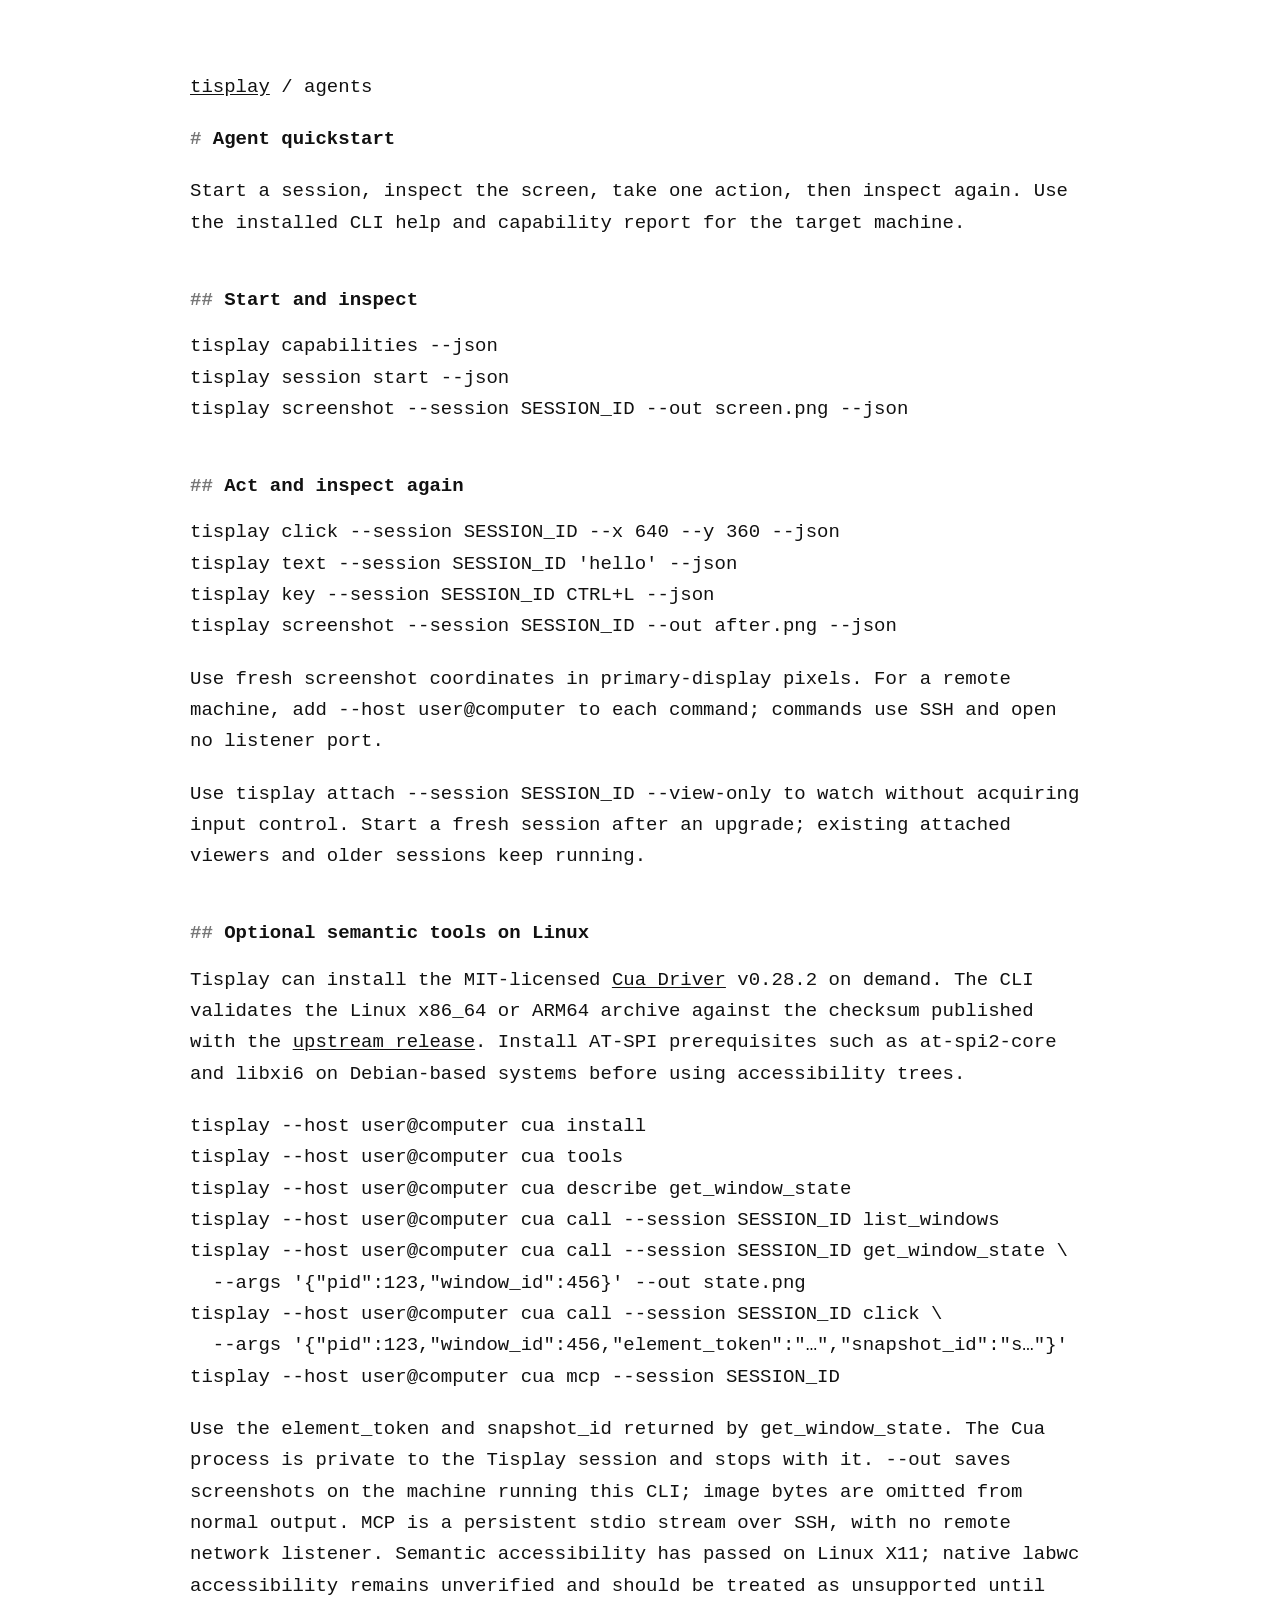
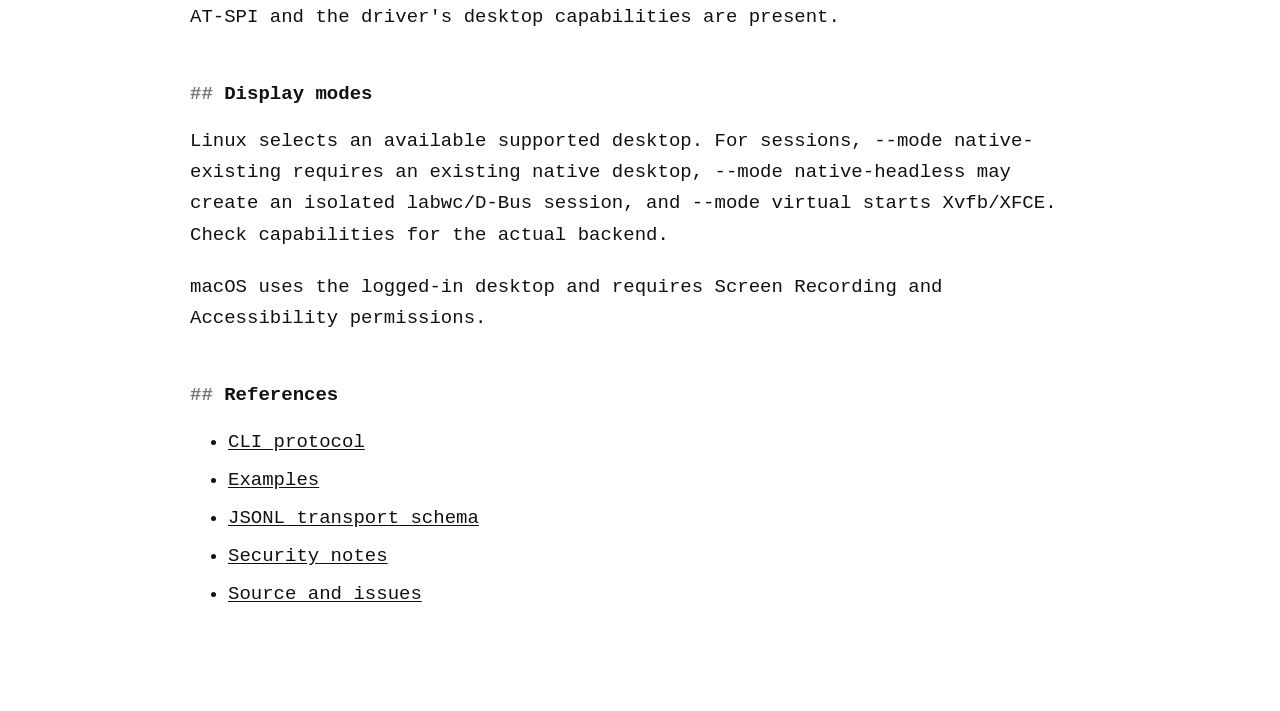
==== commit 286ef5fe: "Integrate pinned Cua Driver with session CLI" ====
--- a/site/agents/index.html
+++ b/site/agents/index.html
@@ -27,6 +27,19 @@
     <p>Use fresh screenshot coordinates in primary-display pixels. For a remote machine, add <code>--host user@computer</code> to each command; commands use SSH and open no listener port.</p>
     <p>Use <code>tisplay attach --session SESSION_ID --view-only</code> to watch without acquiring input control. Start a fresh session after an upgrade; existing attached viewers and older sessions keep running.</p>
 
+    <h2>Optional semantic tools on Linux</h2>
+    <p>Tisplay can install the MIT-licensed <a href="https://github.com/trycua/cua">Cua Driver</a> v0.28.2 on demand. The CLI validates the Linux x86_64 or ARM64 archive against the checksum published with the <a href="https://github.com/trycua/cua/releases/tag/cua-driver-rs-v0.28.2">upstream release</a>. Install AT-SPI prerequisites such as <code>at-spi2-core</code> and <code>libxi6</code> on Debian-based systems before using accessibility trees.</p>
+    <pre><code>tisplay --host user@computer cua install
+tisplay --host user@computer cua tools
+tisplay --host user@computer cua describe get_window_state
+tisplay --host user@computer cua call --session SESSION_ID list_windows
+tisplay --host user@computer cua call --session SESSION_ID get_window_state \
+  --args '{"pid":123,"window_id":456}' --out state.png
+tisplay --host user@computer cua call --session SESSION_ID click \
+  --args '{"pid":123,"window_id":456,"element_token":"…","snapshot_id":"s…"}'
+tisplay --host user@computer cua mcp --session SESSION_ID</code></pre>
+    <p>Use the <code>element_token</code> and <code>snapshot_id</code> returned by <code>get_window_state</code>. The Cua process is private to the Tisplay session and stops with it. <code>--out</code> saves screenshots on the machine running this CLI; image bytes are omitted from normal output. MCP is a persistent stdio stream over SSH, with no remote network listener. Semantic accessibility has passed on Linux X11; native labwc accessibility remains unverified and should be treated as unsupported until AT-SPI and the driver's desktop capabilities are present.</p>
+
     <h2>Display modes</h2>
     <p>Linux selects an available supported desktop. For sessions, <code>--mode native-existing</code> requires an existing native desktop, <code>--mode native-headless</code> may create an isolated labwc/D-Bus session, and <code>--mode virtual</code> starts Xvfb/XFCE. Check capabilities for the actual backend.</p>
     <p>macOS uses the logged-in desktop and requires Screen Recording and Accessibility permissions.</p>
